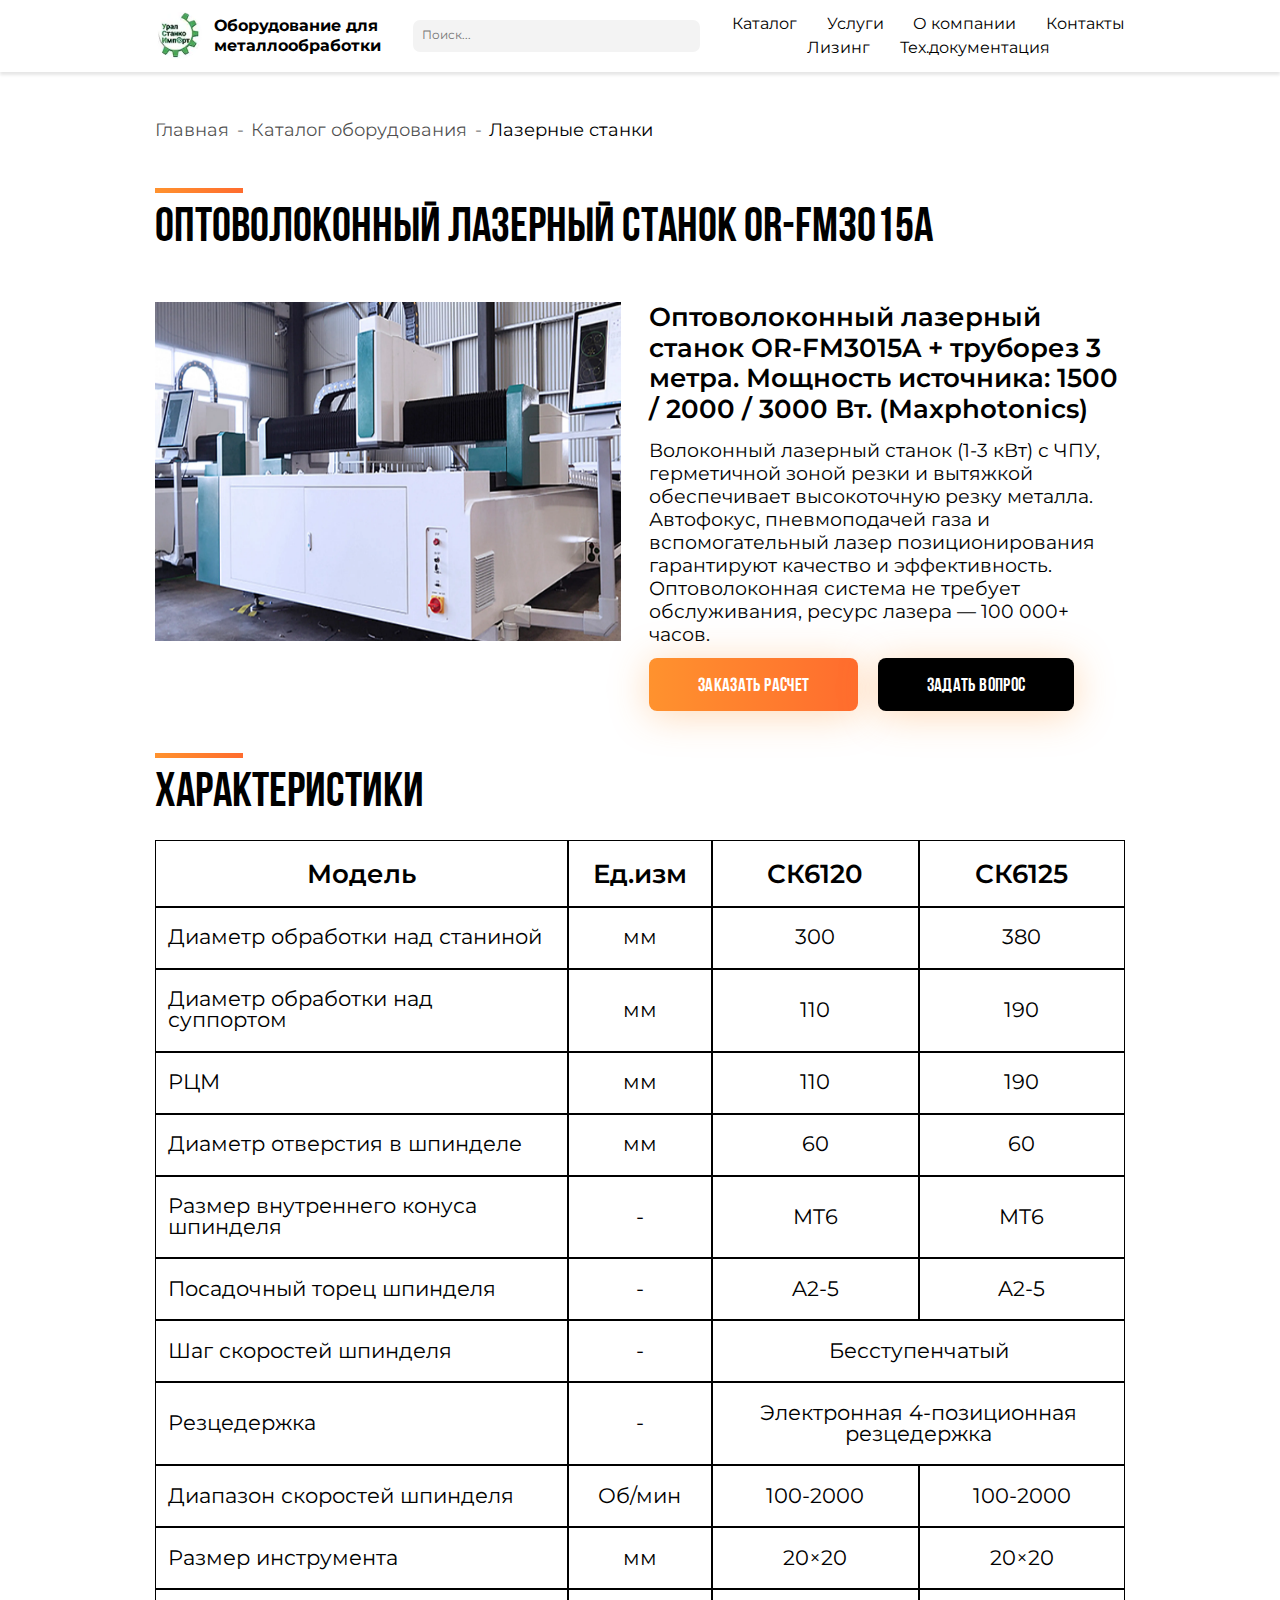
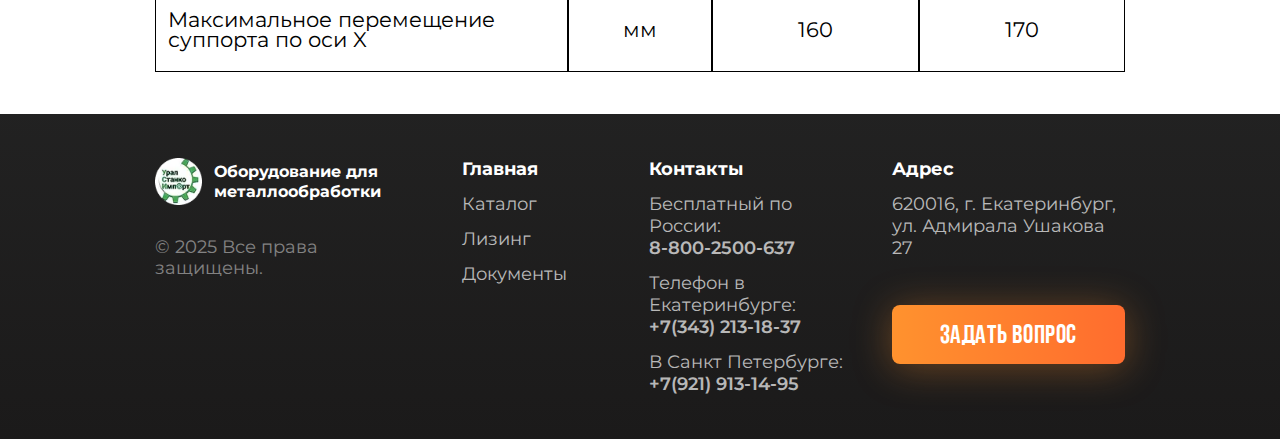
==== card.html @ 1c54c927 "Add files via upload" ====
<!DOCTYPE html>
<html lang="ru">

<head>
	<title>Карточка товара</title>
	<meta charset="UTF-8" />
	<meta name="format-detection" content="telephone=no" />
	<link rel="stylesheet" href="css/style.css?_v=20250308043005" />
	<!-- <meta name="robots" content="noindex, nofollow"> -->
	<meta name="viewport" content="width=device-width, initial-scale=1.0" />
</head>


<body class="body">
	<div class="wrapper">
		<header class="header">
			<div class="header__container">
				<div class="header__left">
					<a href="index.html" class="header__logo logo">
						<picture><source srcset="img/logo.webp" type="image/webp"><img src="img/logo.png" alt="" /></picture>
						<span>Оборудование для<br />
							металлообработки</span>
					</a>
				</div>
				<div class="header__search search">
					<input type="search" id="search" placeholder="Поиск..." name="#" />
				</div>
				<div class="header__menu menu">
					<button type="button" class="menu__icon icon-menu"></button>
					<nav class="menu__body">
						<ul class="menu__list">
							<li class="menu__item">
								<a href="#" class="menu__link">Каталог</a>
							</li>
							<li class="menu__item">
								<a href="#" class="menu__link">Услуги</a>
							</li>
							<li class="menu__item">
								<a href="#" class="menu__link">О компании</a>
							</li>
							<li class="menu__item">
								<a href="#" class="menu__link">Контакты</a>
							</li>
							<li class="menu__item">
								<a href="#" class="menu__link">Лизинг</a>
							</li>
							<li class="menu__item">
								<a href="doc.html" class="menu__link">Тех.документация</a>
							</li>
						</ul>
					</nav>
				</div>
			</div>
		</header>

		<main class="main">
			<ul class="breadcrumb breadcrumb__container">
				<li><a href="#" class="breadcrumb__link">Главная</a></li>
				<li><a href="#" class="breadcrumb__link">Каталог оборудования</a></li>
				<li><a href="#" class="breadcrumb__link">Лазерные станки</a></li>
			</ul>
			<section class="section-card">
				<div class="section-card__container">
					<div class="section-card__content">
						<h2 class="section-card__title title">
							Оптоволоконный лазерный станок OR-FM3015A
						</h2>
						<div class="section-card__subcontent subcontent">
							<div class="subcontent__left">
								<picture><source srcset="img/card.webp" type="image/webp"><img src="img/card.jpg" alt="" /></picture>
							</div>
							<div class="subcontent__right">
								<div class="subcontent__title">
									Оптоволоконный лазерный станок OR-FM3015A + труборез 3
									метра. Мощность источника: 1500 / 2000 / 3000 Вт.
									(Maxphotonics)
								</div>
								<p class="subcontent__p">
									Волоконный лазерный станок (1-3 кВт) с ЧПУ, герметичной
									зоной резки и вытяжкой обеспечивает высокоточную резку
									металла. Автофокус, пневмоподачей газа и вспомогательный
									лазер позиционирования гарантируют качество и эффективность.
									Оптоволоконная система не требует обслуживания, ресурс
									лазера — 100 000+ часов.
								</p>
								<div class="subcontent__buttons">
									<a href="#" class="subcontent__btn btn btn-hidden">Скачать характеристики</a>
									<a href="#" data-popup="#popup-service" class="subcontent__btn btn">Заказать расчет</a>
									<a href="#" data-popup="#popup-question" class="subcontent__btn btn btn-black">Задать вопрос</a>
								</div>
							</div>
						</div>
						<div class="section-card__chars">
							<h2 class="section-card__title title">Характеристики</h2>
							<div class="section-card__specs specs-grid">
								<div class="specs-header">Модель</div>
								<div class="specs-header">Ед.изм</div>
								<div class="specs-header">СК6120</div>
								<div class="specs-header">СК6125</div>

								<div class="specs-title">Диаметр обработки над станиной</div>
								<div>мм</div>
								<div>300</div>
								<div>380</div>

								<div class="specs-title">Диаметр обработки над суппортом</div>
								<div>мм</div>
								<div>110</div>
								<div>190</div>

								<div class="specs-title">РЦМ</div>
								<div>мм</div>
								<div>110</div>
								<div>190</div>

								<div class="specs-title">Диаметр отверстия в шпинделе</div>
								<div>мм</div>
								<div>60</div>
								<div>60</div>

								<div class="specs-title">
									Размер внутреннего конуса шпинделя
								</div>
								<div>-</div>
								<div>MT6</div>
								<div>MT6</div>

								<div class="specs-title">Посадочный торец шпинделя</div>
								<div>-</div>
								<div>A2-5</div>
								<div>A2-5</div>

								<div class="specs-title">Шаг скоростей шпинделя</div>
								<div>-</div>
								<div class="span-2">Бесступенчатый</div>

								<div class="specs-title">Резцедержка</div>
								<div>-</div>
								<div class="span-2">
									Электронная 4-позиционная резцедержка
								</div>

								<div class="specs-title">Диапазон скоростей шпинделя</div>
								<div>Об/мин</div>
								<div>100-2000</div>
								<div>100-2000</div>

								<div class="specs-title">Размер инструмента</div>
								<div>мм</div>
								<div>20×20</div>
								<div>20×20</div>

								<div class="specs-title">
									Максимальное перемещение суппорта по оси X
								</div>
								<div>мм</div>
								<div>160</div>
								<div>170</div>
							</div>
						</div>
					</div>
				</div>
			</section>
		</main>
		<footer class="footer">
			<div class="footer__container">
				<div class="footer__content">
					<ul class="footer__list">
						<li>
							<a href="index.html" class="footer__logo logo">
								<picture><source srcset="img/logo.webp" type="image/webp"><img src="img/logo.png" alt="" /></picture>
								<span>Оборудование для<br />
									металлообработки</span>
							</a>
						</li>
						<li><span class="footer__copy">© 2025 Все права защищены.</span></li>
					</ul>

					<ul class="footer__list">
						<li>
							<a href="#">Главная</a>
						</li>
						<li>
							<a href="#">Каталог</a>
						</li>
						<li>
							<a href="#">Лизинг</a>
						</li>
						<li>
							<a href="#">Документы</a>
						</li>
					</ul>
					<ul class="footer__list">
						<li>Контакты</li>
						<li>
							<span>Бесплатный по России:</span>
							<a class="footer__number" href="tel:88002500637">8-800-2500-637</a>
						</li>
						<li>
							<span>Телефон в Екатеринбурге:</span>
							<a class="footer__number" href="tel:+73432131837">+7(343) 213-18-37</a>
						</li>
						<li>
							<span>В Санкт Петербурге:</span>
							<a class="footer__number" href="tel:+79219131495">+7(921) 913-14-95</a>
						</li>
					</ul>
					<ul class="footer__list">
						<li>Адрес</li>
						<li>620016, г. Екатеринбург, ул. Адмирала Ушакова 27</li>
						<li>
							<div class="footer__button">
								<a href="#" class="footer__btn btn" data-popup="#popup-question">
									Задать вопрос
								</a>
							</div>
						</li>
					</ul>
				</div>
			</div>
		</footer>

	</div>
	<div id="popup-question" aria-hidden="true" class="popup">
		<div class="popup__wrapper">
			<div class="popup__content">
				<button data-close type="button" class="popup__close">
					<svg>
						<use href="img/icons/icons.svg#close"></use>
					</svg>
				</button>
				<div class="popup__form">
					<h2 class="popup__title title">Задать вопрос</h2>
					<form action="#" method="post">
						<div class="popup__inputs">
							<div class="popup__input popup__input-required">
								<label for="name"><span>Ваше имя</span></label>
								<input type="text" id="name" />
							</div>
							<div class="popup__input popup__input-required">
								<label for="tel"><span>Телефон</span></label>
								<input type="text" id="tel" />
							</div>
							<div class="popup__input popup__input-required">
								<label for="service"><span>Интересующая услуга</span></label>
								<select name="service" id="service">
									<option value="" disabled hidden selected></option>
									<option value="1">1</option>
									<option value="2">2</option>
									<option value="3">3</option>
								</select>
							</div>
							<div class="popup__input">
								<label for="info"><span>Дополнительная информация</span></label>
								<textarea name="info" id="info"></textarea>
							</div>
						</div>
						<div class="popup__subtext">
							При отправке формы вы даете согласие на обработку
							<a href="#">персональных данных.</a>
						</div>
						<button class="popup__button btn btn-form">Отправить!</button>
					</form>
				</div>
			</div>
		</div>
	</div>

	<div id="popup-service" aria-hidden="true" class="popup">
		<div class="popup__wrapper">
			<div class="popup__content">
				<button data-close type="button" class="popup__close">
					<svg>
						<use href="img/icons/icons.svg#close"></use>
					</svg>
				</button>
				<div class="popup__form">
					<h2 class="popup__title title">Заказать РАСЧЕТ</h2>
					<form action="#" method="post">
						<div class="popup__inputs">
							<div class="popup__input popup__input-required">
								<label for="name"><span>Ваше имя</span></label>
								<input type="text" id="name" />
							</div>
							<div class="popup__input popup__input-required">
								<label for="tel"><span>Телефон</span></label>
								<input type="text" id="tel" />
							</div>
							<div class="popup__input popup__input-required">
								<label for="service"><span>Желаемая услуга</span></label>
								<select name="service" id="service">
									<option value="" disabled hidden selected></option>
									<option value="1">1</option>
									<option value="2">2</option>
									<option value="3">3</option>
								</select>
							</div>
							<div class="popup__input">
								<label for="info"><span>Дополнительная информация</span></label>
								<textarea name="info" id="info"></textarea>
							</div>
						</div>
						<div class="popup__subtext">
							При отправке формы вы даете согласие на обработку
							<a href="#">персональных данных.</a>
						</div>
						<button class="popup__button btn btn-form">Отправить!</button>
					</form>
				</div>
			</div>
		</div>
	</div>
	<div id="service" aria-hidden="true" class="popup">
		<div class="popup__wrapper">
			<div class="popup__content">
				<button data-close type="button" class="popup__close">
					<svg>
						<use href="img/icons/icons.svg#close"></use>
					</svg>
				</button>
				<div class="popup__form">
					<h2 class="popup__title title">Заказать РАСЧЕТ</h2>
					<form action="#" method="post">
						<div class="popup__inputs">
							<div class="popup__input popup__input-required">
								<label for="name"><span>Ваше имя</span></label>
								<input type="text" id="name" />
							</div>
							<div class="popup__input popup__input-required">
								<label for="tel"><span>Телефон</span></label>
								<input type="text" id="tel" />
							</div>
							<div class="popup__input popup__input-required">
								<label for="service"><span>Желаемая услуга</span></label>
								<select name="service" id="service">
									<option value="" disabled hidden selected></option>
									<option value="1">1</option>
									<option value="2">2</option>
									<option value="3">3</option>
								</select>
							</div>
							<div class="popup__input">
								<label for="info"><span>Дополнительная информация</span></label>
								<textarea name="info" id="info"></textarea>
							</div>
						</div>
						<div class="popup__subtext">
							При отправке формы вы даете согласие на обработку
							<a href="#">персональных данных.</a>
						</div>
						<button class="popup__button btn btn-form">Отправить!</button>
					</form>
				</div>
			</div>
		</div>
	</div>

	<script src="js/app.js?_v=20250308043005"></script>

</body>

</html>
---- css/style.css ----
@import url(https://fonts.googleapis.com/css?family=Montserrat:regular,800&display=swap);

@charset "UTF-8";

@font-face {
  font-family: "Bebas Neue Cyrillic";
  font-display: swap;
  src: url("../fonts/Bebas Neue Cyrillic.woff2") format("woff2"), url("../fonts/Bebas Neue Cyrillic.woff") format("woff");
  font-weight: 400;
  font-style: normal;
}

@font-face {
  font-family: "Bebas Neue";
  font-display: swap;
  src: url("../fonts/BebasNeue-Regular.woff2") format("woff2"), url("../fonts/BebasNeue-Regular.woff") format("woff");
  font-weight: 400;
  font-style: normal;
}

*:focus-visible {
  outline: 1px solid rgba(144, 238, 144, 0.6);
  /* светло-зелёный с прозрачностью */
}

* {
  padding: 0px;
  margin: 0px;
  border: 0px;
}

*,
*:before,
*:after {
  -webkit-box-sizing: border-box;
          box-sizing: border-box;
}

html,
body {
  height: 100%;
  min-width: 300px;
}

body {
  color: #767676;
  line-height: 1;
  font-family: "Montserrat";
  font-size: 1rem;
  -ms-text-size-adjust: 100%;
  -moz-text-size-adjust: 100%;
  -webkit-text-size-adjust: 100%;
  -webkit-font-smoothing: antialiased;
  -moz-osx-font-smoothing: grayscale;
}

input,
button,
textarea {
  font-family: "Montserrat";
  font-size: inherit;
}

button {
  cursor: pointer;
  color: inherit;
  background-color: inherit;
}

a {
  color: inherit;
}

a:link,
a:visited {
  text-decoration: none;
}

a:hover {
  text-decoration: none;
}

ul li {
  list-style: none;
}

img {
  vertical-align: top;
}

h1,
h2,
h3,
h4,
h5,
h6 {
  font-weight: inherit;
  font-size: inherit;
}

body {
  height: 100%;
}

.lock body {
  overflow: hidden;
  -ms-touch-action: none;
  touch-action: none;
}

.wrapper {
  position: relative;
  display: -webkit-box;
  display: -ms-flexbox;
  display: flex;
  -webkit-box-orient: vertical;
  -webkit-box-direction: normal;
      -ms-flex-direction: column;
          flex-direction: column;
  overflow: hidden;
  min-height: 100%;
}

.wrapper > main {
  -webkit-box-flex: 1;
      -ms-flex: 1 1 auto;
          flex: 1 1 auto;
}

.wrapper > * {
  min-width: 0;
}

/*
(i) Стили будут применяться ко 
всем классам содержащим *__container
Например header__container, main__container и т.д.
Снипет (HTML): cnt
*/

[class*=__container] {
  margin: 0 auto;
  max-width: 96.25rem;
  -webkit-box-sizing: content-box;
          box-sizing: content-box;
}

.btn {
  display: -webkit-inline-box;
  display: -ms-inline-flexbox;
  display: inline-flex;
  -webkit-box-pack: center;
      -ms-flex-pack: center;
          justify-content: center;
  -webkit-box-align: center;
      -ms-flex-align: center;
          align-items: center;
  background: -webkit-gradient(linear, left top, right top, from(#ff922e), to(#ff6c2e));
  background: -o-linear-gradient(left, #ff922e 0%, #ff6c2e 100%);
  background: linear-gradient(90deg, #ff922e 0%, #ff6c2e 100%);
  -webkit-box-shadow: 0px 4px 37.8px rgba(255, 146, 46, 0.35);
          box-shadow: 0px 4px 37.8px rgba(255, 146, 46, 0.35);
  letter-spacing: 0.02em;
  font-family: "Bebas Neue Cyrillic";
  line-height: 1;
  color: #ffffff;
  -webkit-transition: all 0.3s ease 0s;
  -o-transition: all 0.3s ease 0s;
  transition: all 0.3s ease 0s;
}

@supports (font-size: clamp( 1rem , 0.8rem  +  1vw , 2rem )) {
  .btn {
    font-size: clamp( 1rem , 0.8rem  +  1vw , 2rem );
  }
}

@supports not (font-size: clamp( 1rem , 0.8rem  +  1vw , 2rem )) {
  .btn {
    font-size: calc(
			1rem + 1 * (100vw - 20rem) / 100
		);
  }
}

@supports (padding-top: clamp( 0.5rem , 0.3125rem  +  0.9375vw , 1.4375rem )) {
  .btn {
    padding-top: clamp( 0.5rem , 0.3125rem  +  0.9375vw , 1.4375rem );
  }
}

@supports not (padding-top: clamp( 0.5rem , 0.3125rem  +  0.9375vw , 1.4375rem )) {
  .btn {
    padding-top: calc(
			0.5rem + 0.9375 * (100vw - 20rem) / 100
		);
  }
}

@supports (padding-bottom: clamp( 0.5rem , 0.3125rem  +  0.9375vw , 1.4375rem )) {
  .btn {
    padding-bottom: clamp( 0.5rem , 0.3125rem  +  0.9375vw , 1.4375rem );
  }
}

@supports not (padding-bottom: clamp( 0.5rem , 0.3125rem  +  0.9375vw , 1.4375rem )) {
  .btn {
    padding-bottom: calc(
			0.5rem + 0.9375 * (100vw - 20rem) / 100
		);
  }
}

@supports (padding-left: clamp( 1.1875rem , 0.575rem  +  3.0625vw , 4.25rem )) {
  .btn {
    padding-left: clamp( 1.1875rem , 0.575rem  +  3.0625vw , 4.25rem );
  }
}

@supports not (padding-left: clamp( 1.1875rem , 0.575rem  +  3.0625vw , 4.25rem )) {
  .btn {
    padding-left: calc(
			1.1875rem + 3.0625 * (100vw - 20rem) / 100
		);
  }
}

@supports (padding-right: clamp( 1.1875rem , 0.575rem  +  3.0625vw , 4.25rem )) {
  .btn {
    padding-right: clamp( 1.1875rem , 0.575rem  +  3.0625vw , 4.25rem );
  }
}

@supports not (padding-right: clamp( 1.1875rem , 0.575rem  +  3.0625vw , 4.25rem )) {
  .btn {
    padding-right: calc(
			1.1875rem + 3.0625 * (100vw - 20rem) / 100
		);
  }
}

@supports (border-radius: clamp( 0.3125rem , 0.25rem  +  0.3125vw , 0.625rem )) {
  .btn {
    border-radius: clamp( 0.3125rem , 0.25rem  +  0.3125vw , 0.625rem );
  }
}

@supports not (border-radius: clamp( 0.3125rem , 0.25rem  +  0.3125vw , 0.625rem )) {
  .btn {
    border-radius: calc(
			0.3125rem + 0.3125 * (100vw - 20rem) / 100
		);
  }
}

.btn:hover {
  background: -webkit-gradient(linear, left top, left bottom, from(#ff922e), to(#ff6c2e));
  background: -o-linear-gradient(top, #ff922e 0%, #ff6c2e 100%);
  background: linear-gradient(180deg, #ff922e 0%, #ff6c2e 100%);
  -webkit-box-shadow: 0px 0px 15px rgba(255, 146, 46, 0.8);
          box-shadow: 0px 0px 15px rgba(255, 146, 46, 0.8);
  -webkit-transform: scale(1.05);
      -ms-transform: scale(1.05);
          transform: scale(1.05);
}

.title {
  font-family: "Bebas Neue Cyrillic";
  line-height: 1;
  color: #000000;
}

@supports (font-size: clamp( 1.5rem , 1rem  +  2.5vw , 4rem )) {
  .title {
    font-size: clamp( 1.5rem , 1rem  +  2.5vw , 4rem );
  }
}

@supports not (font-size: clamp( 1.5rem , 1rem  +  2.5vw , 4rem )) {
  .title {
    font-size: calc(
			1.5rem + 2.5 * (100vw - 20rem) / 100
		);
  }
}

.title::before {
  content: "";
  display: block;
  background: -webkit-gradient(linear, left top, right top, from(#ff922e), to(#ff6c2e));
  background: -o-linear-gradient(left, #ff922e 0%, #ff6c2e 100%);
  background: linear-gradient(90deg, #ff922e 0%, #ff6c2e 100%);
}

@supports (width: clamp( 1.6875rem , 0.425rem  +  6.3125vw , 8rem )) {
  .title::before {
    width: clamp( 1.6875rem , 0.425rem  +  6.3125vw , 8rem );
  }
}

@supports not (width: clamp( 1.6875rem , 0.425rem  +  6.3125vw , 8rem )) {
  .title::before {
    width: calc(
			1.6875rem + 6.3125 * (100vw - 20rem) / 100
		);
  }
}

@supports (height: clamp( 0.075rem , 0.0025rem  +  0.3625vw , 0.4375rem )) {
  .title::before {
    height: clamp( 0.075rem , 0.0025rem  +  0.3625vw , 0.4375rem );
  }
}

@supports not (height: clamp( 0.075rem , 0.0025rem  +  0.3625vw , 0.4375rem )) {
  .title::before {
    height: calc(
			0.075rem + 0.3625 * (100vw - 20rem) / 100
		);
  }
}

@supports (margin-bottom: clamp( 0.25rem , 0.175rem  +  0.375vw , 0.625rem )) {
  .title::before {
    margin-bottom: clamp( 0.25rem , 0.175rem  +  0.375vw , 0.625rem );
  }
}

@supports not (margin-bottom: clamp( 0.25rem , 0.175rem  +  0.375vw , 0.625rem )) {
  .title::before {
    margin-bottom: calc(
			0.25rem + 0.375 * (100vw - 20rem) / 100
		);
  }
}

.list {
  font-family: "Montserrat";
  font-weight: 600;
  line-height: 1.3;
  color: #000000;
}

@supports (font-size: clamp( 0.8125rem , 0.575rem  +  1.1875vw , 2rem )) {
  .list {
    font-size: clamp( 0.8125rem , 0.575rem  +  1.1875vw , 2rem );
  }
}

@supports not (font-size: clamp( 0.8125rem , 0.575rem  +  1.1875vw , 2rem )) {
  .list {
    font-size: calc(
			0.8125rem + 1.1875 * (100vw - 20rem) / 100
		);
  }
}

.list__title {
  display: -webkit-inline-box;
  display: -ms-inline-flexbox;
  display: inline-flex;
  cursor: pointer;
  min-width: 0;
  list-style: none;
}

@supports (gap: clamp( 0.25rem , 0.175rem  +  0.375vw , 0.625rem )) {
  .list__title {
    gap: clamp( 0.25rem , 0.175rem  +  0.375vw , 0.625rem );
  }
}

@supports not (gap: clamp( 0.25rem , 0.175rem  +  0.375vw , 0.625rem )) {
  .list__title {
    gap: calc(
			0.25rem + 0.375 * (100vw - 20rem) / 100
		);
  }
}

.list__title::marker {
  content: "";
}

.list__title::after {
  content: "";
  display: inline-block;
  background: -webkit-gradient(linear, left top, right top, from(#ff922e), to(#ff6c2e));
  background: -o-linear-gradient(left, #ff922e 0%, #ff6c2e 100%);
  background: linear-gradient(90deg, #ff922e 0%, #ff6c2e 100%);
  -webkit-clip-path: polygon(50% 0%, 100% 100%, 0% 100%);
          clip-path: polygon(50% 0%, 100% 100%, 0% 100%);
  -webkit-transition: -webkit-transform 0.2s ease;
  transition: -webkit-transform 0.2s ease;
  -o-transition: transform 0.2s ease;
  transition: transform 0.2s ease;
  transition: transform 0.2s ease, -webkit-transform 0.2s ease;
  -ms-flex-negative: 0;
      flex-shrink: 0;
  -webkit-transform: rotate(180deg);
      -ms-transform: rotate(180deg);
          transform: rotate(180deg);
}

@supports (width: clamp( 0.5rem , 0.375rem  +  0.625vw , 1.125rem )) {
  .list__title::after {
    width: clamp( 0.5rem , 0.375rem  +  0.625vw , 1.125rem );
  }
}

@supports not (width: clamp( 0.5rem , 0.375rem  +  0.625vw , 1.125rem )) {
  .list__title::after {
    width: calc(
			0.5rem + 0.625 * (100vw - 20rem) / 100
		);
  }
}

@supports (height: clamp( 0.5rem , 0.375rem  +  0.625vw , 1.125rem )) {
  .list__title::after {
    height: clamp( 0.5rem , 0.375rem  +  0.625vw , 1.125rem );
  }
}

@supports not (height: clamp( 0.5rem , 0.375rem  +  0.625vw , 1.125rem )) {
  .list__title::after {
    height: calc(
			0.5rem + 0.625 * (100vw - 20rem) / 100
		);
  }
}

@supports (margin-top: clamp( 0.3125rem , 0.2rem  +  0.5625vw , 0.875rem )) {
  .list__title::after {
    margin-top: clamp( 0.3125rem , 0.2rem  +  0.5625vw , 0.875rem );
  }
}

@supports not (margin-top: clamp( 0.3125rem , 0.2rem  +  0.5625vw , 0.875rem )) {
  .list__title::after {
    margin-top: calc(
			0.3125rem + 0.5625 * (100vw - 20rem) / 100
		);
  }
}

@supports (padding-top: clamp( 0.375rem , 0.275rem  +  0.5vw , 0.875rem )) {
  .list__ul {
    padding-top: clamp( 0.375rem , 0.275rem  +  0.5vw , 0.875rem );
  }
}

@supports not (padding-top: clamp( 0.375rem , 0.275rem  +  0.5vw , 0.875rem )) {
  .list__ul {
    padding-top: calc(
			0.375rem + 0.5 * (100vw - 20rem) / 100
		);
  }
}

.list__ul li {
  margin-bottom: 8px;
  color: #293133;
}

@supports (font-size: clamp( 0.6875rem , 0.475rem  +  1.0625vw , 1.75rem )) {
  .list__ul li {
    font-size: clamp( 0.6875rem , 0.475rem  +  1.0625vw , 1.75rem );
  }
}

@supports not (font-size: clamp( 0.6875rem , 0.475rem  +  1.0625vw , 1.75rem )) {
  .list__ul li {
    font-size: calc(
			0.6875rem + 1.0625 * (100vw - 20rem) / 100
		);
  }
}

.list__ul li:last-child {
  margin-bottom: 0;
}

.list__ul li a {
  text-decoration: underline;
  -webkit-text-decoration-color: transparent;
          text-decoration-color: transparent;
  -webkit-transition: all 0.3s ease 0s;
  -o-transition: all 0.3s ease 0s;
  transition: all 0.3s ease 0s;
}

.list__ul li a:hover {
  -webkit-text-decoration-color: #ff922e;
          text-decoration-color: #ff922e;
}

.spollers__item[open] .list__title::after {
  -webkit-transform: rotate(0deg);
      -ms-transform: rotate(0deg);
          transform: rotate(0deg);
}

.header {
  position: relative;
  width: 100%;
  top: 0;
  z-index: 50;
  -webkit-box-shadow: 0px 3px 3px 0px rgba(0, 0, 0, 0.1019607843);
          box-shadow: 0px 3px 3px 0px rgba(0, 0, 0, 0.1019607843);
}

@supports (padding-top: clamp( 0.5rem , 0.4125rem  +  0.4375vw , 0.9375rem )) {
  .header {
    padding-top: clamp( 0.5rem , 0.4125rem  +  0.4375vw , 0.9375rem );
  }
}

@supports not (padding-top: clamp( 0.5rem , 0.4125rem  +  0.4375vw , 0.9375rem )) {
  .header {
    padding-top: calc(
			0.5rem + 0.4375 * (100vw - 20rem) / 100
		);
  }
}

@supports (padding-bottom: clamp( 0.5rem , 0.4125rem  +  0.4375vw , 0.9375rem )) {
  .header {
    padding-bottom: clamp( 0.5rem , 0.4125rem  +  0.4375vw , 0.9375rem );
  }
}

@supports not (padding-bottom: clamp( 0.5rem , 0.4125rem  +  0.4375vw , 0.9375rem )) {
  .header {
    padding-bottom: calc(
			0.5rem + 0.4375 * (100vw - 20rem) / 100
		);
  }
}

.header__container {
  display: -webkit-box;
  display: -ms-flexbox;
  display: flex;
  -webkit-box-pack: justify;
      -ms-flex-pack: justify;
          justify-content: space-between;
  -webkit-box-align: center;
      -ms-flex-align: center;
          align-items: center;
  height: 100%;
  gap: 20px;
  position: relative;
  top: 0;
  left: 0;
}

@supports (gap: clamp( 1.25rem , 1rem  +  1.25vw , 2.5rem )) {
  .header__container {
    gap: clamp( 1.25rem , 1rem  +  1.25vw , 2.5rem );
  }
}

@supports not (gap: clamp( 1.25rem , 1rem  +  1.25vw , 2.5rem )) {
  .header__container {
    gap: calc(
			1.25rem + 1.25 * (100vw - 20rem) / 100
		);
  }
}

.header__left {
  z-index: 10;
}

.header__search {
  -webkit-box-flex: 1;
      -ms-flex: 1 1 auto;
          flex: 1 1 auto;
  z-index: 10;
}

.logo {
  position: relative;
  top: 0;
  left: 0;
  display: -webkit-box;
  display: -ms-flexbox;
  display: flex;
  -webkit-box-align: center;
      -ms-flex-align: center;
          align-items: center;
}

@supports (gap: clamp( 0.1875rem , 0.0125rem  +  0.875vw , 1.0625rem )) {
  .logo {
    gap: clamp( 0.1875rem , 0.0125rem  +  0.875vw , 1.0625rem );
  }
}

@supports not (gap: clamp( 0.1875rem , 0.0125rem  +  0.875vw , 1.0625rem )) {
  .logo {
    gap: calc(
			0.1875rem + 0.875 * (100vw - 20rem) / 100
		);
  }
}

@supports (width: clamp( 1.75rem , 1.35rem  +  2vw , 3.75rem )) {
  .logo img {
    width: clamp( 1.75rem , 1.35rem  +  2vw , 3.75rem );
  }
}

@supports not (width: clamp( 1.75rem , 1.35rem  +  2vw , 3.75rem )) {
  .logo img {
    width: calc(
			1.75rem + 2 * (100vw - 20rem) / 100
		);
  }
}

@supports (height: clamp( 1.75rem , 1.35rem  +  2vw , 3.75rem )) {
  .logo img {
    height: clamp( 1.75rem , 1.35rem  +  2vw , 3.75rem );
  }
}

@supports not (height: clamp( 1.75rem , 1.35rem  +  2vw , 3.75rem )) {
  .logo img {
    height: calc(
			1.75rem + 2 * (100vw - 20rem) / 100
		);
  }
}

.logo span {
  font-family: "Montserrat";
  font-weight: 700;
  line-height: 1.2;
  color: #000000;
}

@supports (font-size: clamp( 0.6875rem , 0.575rem  +  0.5625vw , 1.25rem )) {
  .logo span {
    font-size: clamp( 0.6875rem , 0.575rem  +  0.5625vw , 1.25rem );
  }
}

@supports not (font-size: clamp( 0.6875rem , 0.575rem  +  0.5625vw , 1.25rem )) {
  .logo span {
    font-size: calc(
			0.6875rem + 0.5625 * (100vw - 20rem) / 100
		);
  }
}

.header__links {
  margin-top: 6px;
}

.header__links li {
  display: -webkit-inline-box;
  display: -ms-inline-flexbox;
  display: inline-flex;
  gap: 10px;
}

.header__links-menu {
  display: none !important;
}

.menu__list {
  display: -webkit-box;
  display: -ms-flexbox;
  display: flex;
}

@supports ((-moz-column-gap: clamp( 0.875rem , 0.55rem  +  1.625vw , 2.5rem )) or (column-gap: clamp( 0.875rem , 0.55rem  +  1.625vw , 2.5rem ))) {
  .menu__list {
    -webkit-column-gap: clamp( 0.875rem , 0.55rem  +  1.625vw , 2.5rem );
       -moz-column-gap: clamp( 0.875rem , 0.55rem  +  1.625vw , 2.5rem );
            column-gap: clamp( 0.875rem , 0.55rem  +  1.625vw , 2.5rem );
  }
}

@supports not ((-moz-column-gap: clamp( 0.875rem , 0.55rem  +  1.625vw , 2.5rem )) or (column-gap: clamp( 0.875rem , 0.55rem  +  1.625vw , 2.5rem ))) {
  .menu__list {
    -webkit-column-gap: calc(
			0.875rem + 1.625 * (100vw - 20rem) / 100
		);
       -moz-column-gap: calc(
			0.875rem + 1.625 * (100vw - 20rem) / 100
		);
            column-gap: calc(
			0.875rem + 1.625 * (100vw - 20rem) / 100
		);
  }
}

.menu__link {
  font-family: "Montserrat";
  font-weight: 400;
  font-size: 16px;
  line-height: 20px;
  color: #000000;
  border-bottom: 1px solid transparent;
  -webkit-transition: all 0.3s ease 0s;
  -o-transition: all 0.3s ease 0s;
  transition: all 0.3s ease 0s;
  font-size: 1rem;
  text-wrap: nowrap;
}

.menu__link:hover {
  border-bottom: 1px solid #000000;
}

.links {
  display: -webkit-box;
  display: -ms-flexbox;
  display: flex;
  -webkit-box-orient: vertical;
  -webkit-box-direction: normal;
      -ms-flex-direction: column;
          flex-direction: column;
  gap: 10px;
}

.links__link {
  display: -webkit-box;
  display: -ms-flexbox;
  display: flex;
  -webkit-box-align: center;
      -ms-flex-align: center;
          align-items: center;
  gap: 8px;
  color: #000;
  font-size: 18px;
  padding-bottom: 6px;
  border-bottom: 1px solid transparent;
  -webkit-transition: all 0.3s ease 0s;
  -o-transition: all 0.3s ease 0s;
  transition: all 0.3s ease 0s;
}

.links__link:hover {
  border-bottom: 1px solid #20ae3e;
}

.links__link svg {
  width: 18px;
  height: 18px;
}

.links__link-email {
  color: #808080;
}

.links__link-email svg {
  fill: #20ae3e;
}

.links__link-tg svg {
  width: 20px;
  height: 20px;
}

.icon-menu {
  display: none;
}

.menu-open .menu__body {
  right: 0;
}

.search input {
  width: 100%;
  padding: 12px 10px;
  background: #f3f3f3;
  border-radius: 7px;
  font-family: "Montserrat";
  font-weight: 400;
  line-height: 1.2;
  color: #393939;
}

@supports (padding-top: clamp( 0.25rem , 0.15rem  +  0.5vw , 0.75rem )) {
  .search input {
    padding-top: clamp( 0.25rem , 0.15rem  +  0.5vw , 0.75rem );
  }
}

@supports not (padding-top: clamp( 0.25rem , 0.15rem  +  0.5vw , 0.75rem )) {
  .search input {
    padding-top: calc(
			0.25rem + 0.5 * (100vw - 20rem) / 100
		);
  }
}

@supports (padding-bottom: clamp( 0.25rem , 0.15rem  +  0.5vw , 0.75rem )) {
  .search input {
    padding-bottom: clamp( 0.25rem , 0.15rem  +  0.5vw , 0.75rem );
  }
}

@supports not (padding-bottom: clamp( 0.25rem , 0.15rem  +  0.5vw , 0.75rem )) {
  .search input {
    padding-bottom: calc(
			0.25rem + 0.5 * (100vw - 20rem) / 100
		);
  }
}

@supports (padding-left: clamp( 0.5rem , 0.475rem  +  0.125vw , 0.625rem )) {
  .search input {
    padding-left: clamp( 0.5rem , 0.475rem  +  0.125vw , 0.625rem );
  }
}

@supports not (padding-left: clamp( 0.5rem , 0.475rem  +  0.125vw , 0.625rem )) {
  .search input {
    padding-left: calc(
			0.5rem + 0.125 * (100vw - 20rem) / 100
		);
  }
}

@supports (padding-right: clamp( 0.5rem , 0.475rem  +  0.125vw , 0.625rem )) {
  .search input {
    padding-right: clamp( 0.5rem , 0.475rem  +  0.125vw , 0.625rem );
  }
}

@supports not (padding-right: clamp( 0.5rem , 0.475rem  +  0.125vw , 0.625rem )) {
  .search input {
    padding-right: calc(
			0.5rem + 0.125 * (100vw - 20rem) / 100
		);
  }
}

@supports (font-size: clamp( 0.4375rem , 0.325rem  +  0.5625vw , 1rem )) {
  .search input {
    font-size: clamp( 0.4375rem , 0.325rem  +  0.5625vw , 1rem );
  }
}

@supports not (font-size: clamp( 0.4375rem , 0.325rem  +  0.5625vw , 1rem )) {
  .search input {
    font-size: calc(
			0.4375rem + 0.5625 * (100vw - 20rem) / 100
		);
  }
}

.section-main {
  position: relative;
}

.section-main__bg {
  z-index: -1;
  position: absolute;
  top: 0;
  left: 0;
  width: 100%;
  height: 100%;
  -o-object-fit: cover;
     object-fit: cover;
}

@supports (padding-top: clamp( 1.875rem , 0.05rem  +  9.125vw , 11rem )) {
  .section-main__container {
    padding-top: clamp( 1.875rem , 0.05rem  +  9.125vw , 11rem );
  }
}

@supports not (padding-top: clamp( 1.875rem , 0.05rem  +  9.125vw , 11rem )) {
  .section-main__container {
    padding-top: calc(
			1.875rem + 9.125 * (100vw - 20rem) / 100
		);
  }
}

@supports (padding-bottom: clamp( 1.375rem , -0.35rem  +  8.625vw , 10rem )) {
  .section-main__container {
    padding-bottom: clamp( 1.375rem , -0.35rem  +  8.625vw , 10rem );
  }
}

@supports not (padding-bottom: clamp( 1.375rem , -0.35rem  +  8.625vw , 10rem )) {
  .section-main__container {
    padding-bottom: calc(
			1.375rem + 8.625 * (100vw - 20rem) / 100
		);
  }
}

.section-main__content {
  text-align: center;
  display: -webkit-box;
  display: -ms-flexbox;
  display: flex;
  -webkit-box-orient: vertical;
  -webkit-box-direction: normal;
      -ms-flex-direction: column;
          flex-direction: column;
  -webkit-box-align: center;
      -ms-flex-align: center;
          align-items: center;
}

.section-main__title {
  font-family: "Bebas Neue Cyrillic";
  font-weight: 400;
  font-size: 96px;
  line-height: 1;
  letter-spacing: 0.02em;
  color: #FFFFFF;
}

@supports (font-size: clamp( 1rem , 0.0000000625rem  +  5vw , 6rem )) {
  .section-main__title {
    font-size: clamp( 1rem , 0.0000000625rem  +  5vw , 6rem );
  }
}

@supports not (font-size: clamp( 1rem , 0.0000000625rem  +  5vw , 6rem )) {
  .section-main__title {
    font-size: calc(
			1rem + 5 * (100vw - 20rem) / 100
		);
  }
}

@supports (max-width: clamp( 17.5rem , 8.6rem  +  44.5vw , 62rem )) {
  .section-main__title {
    max-width: clamp( 17.5rem , 8.6rem  +  44.5vw , 62rem );
  }
}

@supports not (max-width: clamp( 17.5rem , 8.6rem  +  44.5vw , 62rem )) {
  .section-main__title {
    max-width: calc(
			17.5rem + 44.5 * (100vw - 20rem) / 100
		);
  }
}

.section-main__subtitle {
  font-family: "Montserrat";
  font-weight: 600;
  line-height: 1.2;
  color: #FFFFFF;
}

@supports (font-size: clamp( 0.8125rem , 0.575rem  +  1.1875vw , 2rem )) {
  .section-main__subtitle {
    font-size: clamp( 0.8125rem , 0.575rem  +  1.1875vw , 2rem );
  }
}

@supports not (font-size: clamp( 0.8125rem , 0.575rem  +  1.1875vw , 2rem )) {
  .section-main__subtitle {
    font-size: calc(
			0.8125rem + 1.1875 * (100vw - 20rem) / 100
		);
  }
}

@supports (margin-top: clamp( 0.9375rem , 0.6625rem  +  1.375vw , 2.3125rem )) {
  .section-main__subtitle {
    margin-top: clamp( 0.9375rem , 0.6625rem  +  1.375vw , 2.3125rem );
  }
}

@supports not (margin-top: clamp( 0.9375rem , 0.6625rem  +  1.375vw , 2.3125rem )) {
  .section-main__subtitle {
    margin-top: calc(
			0.9375rem + 1.375 * (100vw - 20rem) / 100
		);
  }
}

@supports (margin-bottom: clamp( 0.9375rem , 0.25rem  +  3.4375vw , 4.375rem )) {
  .section-main__subtitle {
    margin-bottom: clamp( 0.9375rem , 0.25rem  +  3.4375vw , 4.375rem );
  }
}

@supports not (margin-bottom: clamp( 0.9375rem , 0.25rem  +  3.4375vw , 4.375rem )) {
  .section-main__subtitle {
    margin-bottom: calc(
			0.9375rem + 3.4375 * (100vw - 20rem) / 100
		);
  }
}

@supports (max-width: clamp( 15.625rem , 10.5rem  +  25.625vw , 41.25rem )) {
  .section-main__subtitle {
    max-width: clamp( 15.625rem , 10.5rem  +  25.625vw , 41.25rem );
  }
}

@supports not (max-width: clamp( 15.625rem , 10.5rem  +  25.625vw , 41.25rem )) {
  .section-main__subtitle {
    max-width: calc(
			15.625rem + 25.625 * (100vw - 20rem) / 100
		);
  }
}

@supports (padding-top: clamp( 1.125rem , 0.675rem  +  2.25vw , 3.375rem )) {
  .section-catalog__container {
    padding-top: clamp( 1.125rem , 0.675rem  +  2.25vw , 3.375rem );
  }
}

@supports not (padding-top: clamp( 1.125rem , 0.675rem  +  2.25vw , 3.375rem )) {
  .section-catalog__container {
    padding-top: calc(
			1.125rem + 2.25 * (100vw - 20rem) / 100
		);
  }
}

@supports (padding-bottom: clamp( 1.125rem , 0.675rem  +  2.25vw , 3.375rem )) {
  .section-catalog__container {
    padding-bottom: clamp( 1.125rem , 0.675rem  +  2.25vw , 3.375rem );
  }
}

@supports not (padding-bottom: clamp( 1.125rem , 0.675rem  +  2.25vw , 3.375rem )) {
  .section-catalog__container {
    padding-bottom: calc(
			1.125rem + 2.25 * (100vw - 20rem) / 100
		);
  }
}

@supports (font-size: clamp( 1.5rem , 0.775rem  +  3.625vw , 5.125rem )) {
  .section-catalog__title {
    font-size: clamp( 1.5rem , 0.775rem  +  3.625vw , 5.125rem );
  }
}

@supports not (font-size: clamp( 1.5rem , 0.775rem  +  3.625vw , 5.125rem )) {
  .section-catalog__title {
    font-size: calc(
			1.5rem + 3.625 * (100vw - 20rem) / 100
		);
  }
}

.section-catalog__lists {
  display: -ms-grid;
  display: grid;
  -ms-grid-columns: (1fr)[2];
  grid-template-columns: repeat(2, 1fr);
  gap: 20px;
}

@supports (margin-top: clamp( 0.75rem , 0.2375rem  +  2.5625vw , 3.3125rem )) {
  .section-catalog__lists {
    margin-top: clamp( 0.75rem , 0.2375rem  +  2.5625vw , 3.3125rem );
  }
}

@supports not (margin-top: clamp( 0.75rem , 0.2375rem  +  2.5625vw , 3.3125rem )) {
  .section-catalog__lists {
    margin-top: calc(
			0.75rem + 2.5625 * (100vw - 20rem) / 100
		);
  }
}

.section-what {
  position: relative;
}

.section-what__bg {
  z-index: -1;
  position: absolute;
  top: 0;
  left: 0;
  width: 100%;
  height: 100%;
  -o-object-fit: cover;
     object-fit: cover;
}

@supports (padding-top: clamp( 0.75rem , -0.2375rem  +  4.9375vw , 5.6875rem )) {
  .section-what__container {
    padding-top: clamp( 0.75rem , -0.2375rem  +  4.9375vw , 5.6875rem );
  }
}

@supports not (padding-top: clamp( 0.75rem , -0.2375rem  +  4.9375vw , 5.6875rem )) {
  .section-what__container {
    padding-top: calc(
			0.75rem + 4.9375 * (100vw - 20rem) / 100
		);
  }
}

@supports (padding-bottom: clamp( 1.875rem , 0.425rem  +  7.25vw , 9.125rem )) {
  .section-what__container {
    padding-bottom: clamp( 1.875rem , 0.425rem  +  7.25vw , 9.125rem );
  }
}

@supports not (padding-bottom: clamp( 1.875rem , 0.425rem  +  7.25vw , 9.125rem )) {
  .section-what__container {
    padding-bottom: calc(
			1.875rem + 7.25 * (100vw - 20rem) / 100
		);
  }
}

@supports (max-width: clamp( 13.125rem , 8.75rem  +  21.875vw , 35rem )) {
  .section-what__title {
    max-width: clamp( 13.125rem , 8.75rem  +  21.875vw , 35rem );
  }
}

@supports not (max-width: clamp( 13.125rem , 8.75rem  +  21.875vw , 35rem )) {
  .section-what__title {
    max-width: calc(
			13.125rem + 21.875 * (100vw - 20rem) / 100
		);
  }
}

@supports (margin-top: clamp( 0.8125rem , -0.275rem  +  5.4375vw , 6.25rem )) {
  .section-what__ul {
    margin-top: clamp( 0.8125rem , -0.275rem  +  5.4375vw , 6.25rem );
  }
}

@supports not (margin-top: clamp( 0.8125rem , -0.275rem  +  5.4375vw , 6.25rem )) {
  .section-what__ul {
    margin-top: calc(
			0.8125rem + 5.4375 * (100vw - 20rem) / 100
		);
  }
}

.title-white {
  color: #fff;
}

.list-white {
  display: -ms-grid;
  display: grid;
  -ms-grid-columns: (1fr)[2];
  grid-template-columns: repeat(2, 1fr);
  -webkit-column-gap: 6px;
     -moz-column-gap: 6px;
          column-gap: 6px;
}

@supports (row-gap: clamp( 1.125rem , 0.35rem  +  3.875vw , 5rem )) {
  .list-white {
    row-gap: clamp( 1.125rem , 0.35rem  +  3.875vw , 5rem );
  }
}

@supports not (row-gap: clamp( 1.125rem , 0.35rem  +  3.875vw , 5rem )) {
  .list-white {
    row-gap: calc(
			1.125rem + 3.875 * (100vw - 20rem) / 100
		);
  }
}

.list-white li {
  display: -webkit-box;
  display: -ms-flexbox;
  display: flex;
}

@supports (gap: clamp( 0.3125rem , 0.125rem  +  0.9375vw , 1.25rem )) {
  .list-white li {
    gap: clamp( 0.3125rem , 0.125rem  +  0.9375vw , 1.25rem );
  }
}

@supports not (gap: clamp( 0.3125rem , 0.125rem  +  0.9375vw , 1.25rem )) {
  .list-white li {
    gap: calc(
			0.3125rem + 0.9375 * (100vw - 20rem) / 100
		);
  }
}

.list-white li svg {
  fill: #fff;
  -webkit-box-flex: 0;
      -ms-flex: 0 0 auto;
          flex: 0 0 auto;
}

@supports (width: clamp( 1.75rem , 1.1625rem  +  2.9375vw , 4.6875rem )) {
  .list-white li svg {
    width: clamp( 1.75rem , 1.1625rem  +  2.9375vw , 4.6875rem );
  }
}

@supports not (width: clamp( 1.75rem , 1.1625rem  +  2.9375vw , 4.6875rem )) {
  .list-white li svg {
    width: calc(
			1.75rem + 2.9375 * (100vw - 20rem) / 100
		);
  }
}

@supports (height: clamp( 1.75rem , 1.1625rem  +  2.9375vw , 4.6875rem )) {
  .list-white li svg {
    height: clamp( 1.75rem , 1.1625rem  +  2.9375vw , 4.6875rem );
  }
}

@supports not (height: clamp( 1.75rem , 1.1625rem  +  2.9375vw , 4.6875rem )) {
  .list-white li svg {
    height: calc(
			1.75rem + 2.9375 * (100vw - 20rem) / 100
		);
  }
}

.list-white__text {
  font-family: "Montserrat";
  line-height: 1.2;
  color: #ffffff;
}

.list-white__title {
  font-weight: 600;
}

@supports (font-size: clamp( 0.8125rem , 0.6125rem  +  1vw , 1.8125rem )) {
  .list-white__title {
    font-size: clamp( 0.8125rem , 0.6125rem  +  1vw , 1.8125rem );
  }
}

@supports not (font-size: clamp( 0.8125rem , 0.6125rem  +  1vw , 1.8125rem )) {
  .list-white__title {
    font-size: calc(
			0.8125rem + 1 * (100vw - 20rem) / 100
		);
  }
}

.list-white__subtitle {
  margin-top: 6px;
}

@supports (font-size: clamp( 0.6875rem , 0.525rem  +  0.8125vw , 1.5rem )) {
  .list-white__subtitle {
    font-size: clamp( 0.6875rem , 0.525rem  +  0.8125vw , 1.5rem );
  }
}

@supports not (font-size: clamp( 0.6875rem , 0.525rem  +  0.8125vw , 1.5rem )) {
  .list-white__subtitle {
    font-size: calc(
			0.6875rem + 0.8125 * (100vw - 20rem) / 100
		);
  }
}

.section-text-gray {
  background: #f0f6f6;
}

@supports (padding-top: clamp( 1.25rem , 0.6875rem  +  2.8125vw , 4.0625rem )) {
  .section-text__container {
    padding-top: clamp( 1.25rem , 0.6875rem  +  2.8125vw , 4.0625rem );
  }
}

@supports not (padding-top: clamp( 1.25rem , 0.6875rem  +  2.8125vw , 4.0625rem )) {
  .section-text__container {
    padding-top: calc(
			1.25rem + 2.8125 * (100vw - 20rem) / 100
		);
  }
}

@supports (padding-bottom: clamp( 0.625rem , 0.3125rem  +  1.5625vw , 2.1875rem )) {
  .section-text__container {
    padding-bottom: clamp( 0.625rem , 0.3125rem  +  1.5625vw , 2.1875rem );
  }
}

@supports not (padding-bottom: clamp( 0.625rem , 0.3125rem  +  1.5625vw , 2.1875rem )) {
  .section-text__container {
    padding-bottom: calc(
			0.625rem + 1.5625 * (100vw - 20rem) / 100
		);
  }
}

.section-text__text {
  font-family: "Montserrat";
  font-weight: 400;
  line-height: 1.2;
  color: #000000;
  display: -webkit-box;
  display: -ms-flexbox;
  display: flex;
  -webkit-box-orient: vertical;
  -webkit-box-direction: normal;
      -ms-flex-direction: column;
          flex-direction: column;
}

@supports (gap: clamp( 0.4375rem , 0.1rem  +  1.6875vw , 2.125rem )) {
  .section-text__text {
    gap: clamp( 0.4375rem , 0.1rem  +  1.6875vw , 2.125rem );
  }
}

@supports not (gap: clamp( 0.4375rem , 0.1rem  +  1.6875vw , 2.125rem )) {
  .section-text__text {
    gap: calc(
			0.4375rem + 1.6875 * (100vw - 20rem) / 100
		);
  }
}

@supports (font-size: clamp( 0.6875rem , 0.525rem  +  0.8125vw , 1.5rem )) {
  .section-text__text {
    font-size: clamp( 0.6875rem , 0.525rem  +  0.8125vw , 1.5rem );
  }
}

@supports not (font-size: clamp( 0.6875rem , 0.525rem  +  0.8125vw , 1.5rem )) {
  .section-text__text {
    font-size: calc(
			0.6875rem + 0.8125 * (100vw - 20rem) / 100
		);
  }
}

@supports (margin-top: clamp( 1rem , 0.575rem  +  2.125vw , 3.125rem )) {
  .section-text__text {
    margin-top: clamp( 1rem , 0.575rem  +  2.125vw , 3.125rem );
  }
}

@supports not (margin-top: clamp( 1rem , 0.575rem  +  2.125vw , 3.125rem )) {
  .section-text__text {
    margin-top: calc(
			1rem + 2.125 * (100vw - 20rem) / 100
		);
  }
}

.section-text__img {
  display: -webkit-box;
  display: -ms-flexbox;
  display: flex;
  position: relative;
  width: 100%;
}

@supports (height: clamp( 7.5rem , 1.75rem  +  28.75vw , 36.25rem )) {
  .section-text__img {
    height: clamp( 7.5rem , 1.75rem  +  28.75vw , 36.25rem );
  }
}

@supports not (height: clamp( 7.5rem , 1.75rem  +  28.75vw , 36.25rem )) {
  .section-text__img {
    height: calc(
			7.5rem + 28.75 * (100vw - 20rem) / 100
		);
  }
}

.section-text__img img {
  position: absolute;
  top: 0;
  left: 0;
  height: 100%;
  width: 100%;
  -o-object-fit: cover;
     object-fit: cover;
}

.section-text__items {
  display: -webkit-box;
  display: -ms-flexbox;
  display: flex;
}

@supports (gap: clamp( 0.5rem , 0.225rem  +  1.375vw , 1.875rem )) {
  .section-text__items {
    gap: clamp( 0.5rem , 0.225rem  +  1.375vw , 1.875rem );
  }
}

@supports not (gap: clamp( 0.5rem , 0.225rem  +  1.375vw , 1.875rem )) {
  .section-text__items {
    gap: calc(
			0.5rem + 1.375 * (100vw - 20rem) / 100
		);
  }
}

.section-text__item {
  position: relative;
  width: 100%;
}

@supports (height: clamp( 2.25rem , 1.425rem  +  4.125vw , 6.375rem )) {
  .section-text__item {
    height: clamp( 2.25rem , 1.425rem  +  4.125vw , 6.375rem );
  }
}

@supports not (height: clamp( 2.25rem , 1.425rem  +  4.125vw , 6.375rem )) {
  .section-text__item {
    height: calc(
			2.25rem + 4.125 * (100vw - 20rem) / 100
		);
  }
}

.section-text__item img {
  position: absolute;
  top: 0;
  left: 0;
  width: 100%;
  height: 100%;
  -o-object-fit: cover;
     object-fit: cover;
}

.breadcrumb {
  display: -webkit-box;
  display: -ms-flexbox;
  display: flex;
  -webkit-box-align: center;
      -ms-flex-align: center;
          align-items: center;
}

@supports (margin-top: clamp( 0.625rem , -0.15rem  +  3.875vw , 4.5rem )) {
  .breadcrumb {
    margin-top: clamp( 0.625rem , -0.15rem  +  3.875vw , 4.5rem );
  }
}

@supports not (margin-top: clamp( 0.625rem , -0.15rem  +  3.875vw , 4.5rem )) {
  .breadcrumb {
    margin-top: calc(
			0.625rem + 3.875 * (100vw - 20rem) / 100
		);
  }
}

@supports (margin-bottom: clamp( 0.625rem , -0.15rem  +  3.875vw , 4.5rem )) {
  .breadcrumb {
    margin-bottom: clamp( 0.625rem , -0.15rem  +  3.875vw , 4.5rem );
  }
}

@supports not (margin-bottom: clamp( 0.625rem , -0.15rem  +  3.875vw , 4.5rem )) {
  .breadcrumb {
    margin-bottom: calc(
			0.625rem + 3.875 * (100vw - 20rem) / 100
		);
  }
}

.breadcrumb li::after {
  content: "-";
}

@supports (font-size: clamp( 0.625rem , 0.45rem  +  0.875vw , 1.5rem )) {
  .breadcrumb li::after {
    font-size: clamp( 0.625rem , 0.45rem  +  0.875vw , 1.5rem );
  }
}

@supports not (font-size: clamp( 0.625rem , 0.45rem  +  0.875vw , 1.5rem )) {
  .breadcrumb li::after {
    font-size: calc(
			0.625rem + 0.875 * (100vw - 20rem) / 100
		);
  }
}

@supports (margin-left: clamp( 0.25rem , 0.175rem  +  0.375vw , 0.625rem )) {
  .breadcrumb li::after {
    margin-left: clamp( 0.25rem , 0.175rem  +  0.375vw , 0.625rem );
  }
}

@supports not (margin-left: clamp( 0.25rem , 0.175rem  +  0.375vw , 0.625rem )) {
  .breadcrumb li::after {
    margin-left: calc(
			0.25rem + 0.375 * (100vw - 20rem) / 100
		);
  }
}

@supports (margin-right: clamp( 0.25rem , 0.175rem  +  0.375vw , 0.625rem )) {
  .breadcrumb li::after {
    margin-right: clamp( 0.25rem , 0.175rem  +  0.375vw , 0.625rem );
  }
}

@supports not (margin-right: clamp( 0.25rem , 0.175rem  +  0.375vw , 0.625rem )) {
  .breadcrumb li::after {
    margin-right: calc(
			0.25rem + 0.375 * (100vw - 20rem) / 100
		);
  }
}

.breadcrumb li:last-child a {
  color: rgb(0, 0, 0);
}

.breadcrumb li:last-child::after {
  content: "";
}

.breadcrumb li a {
  text-decoration: underline;
  -webkit-text-decoration-color: transparent;
          text-decoration-color: transparent;
}

.breadcrumb li a:hover {
  -webkit-text-decoration-color: rgba(0, 0, 0, 0.7);
          text-decoration-color: rgba(0, 0, 0, 0.7);
}

.breadcrumb__link {
  font-family: "Montserrat";
  font-style: normal;
  font-weight: 400;
  line-height: 1.2;
  color: rgba(0, 0, 0, 0.7);
  -webkit-transition: all 0.3s ease 0s;
  -o-transition: all 0.3s ease 0s;
  transition: all 0.3s ease 0s;
}

@supports (font-size: clamp( 0.625rem , 0.45rem  +  0.875vw , 1.5rem )) {
  .breadcrumb__link {
    font-size: clamp( 0.625rem , 0.45rem  +  0.875vw , 1.5rem );
  }
}

@supports not (font-size: clamp( 0.625rem , 0.45rem  +  0.875vw , 1.5rem )) {
  .breadcrumb__link {
    font-size: calc(
			0.625rem + 0.875 * (100vw - 20rem) / 100
		);
  }
}

@supports (padding-bottom: clamp( 1rem , -0.3rem  +  6.5vw , 7.5rem )) {
  .section-requisit {
    padding-bottom: clamp( 1rem , -0.3rem  +  6.5vw , 7.5rem );
  }
}

@supports not (padding-bottom: clamp( 1rem , -0.3rem  +  6.5vw , 7.5rem )) {
  .section-requisit {
    padding-bottom: calc(
			1rem + 6.5 * (100vw - 20rem) / 100
		);
  }
}

.section-requisit__subtitle {
  font-family: "Montserrat";
  font-style: normal;
  font-weight: 700;
  line-height: 1.2;
  color: rgba(0, 0, 0, 0.8);
}

@supports (margin-top: clamp( 0.375rem , 0.0000000625rem  +  1.875vw , 2.25rem )) {
  .section-requisit__subtitle {
    margin-top: clamp( 0.375rem , 0.0000000625rem  +  1.875vw , 2.25rem );
  }
}

@supports not (margin-top: clamp( 0.375rem , 0.0000000625rem  +  1.875vw , 2.25rem )) {
  .section-requisit__subtitle {
    margin-top: calc(
			0.375rem + 1.875 * (100vw - 20rem) / 100
		);
  }
}

@supports (margin-bottom: clamp( 1rem , 0.4rem  +  3vw , 4rem )) {
  .section-requisit__subtitle {
    margin-bottom: clamp( 1rem , 0.4rem  +  3vw , 4rem );
  }
}

@supports not (margin-bottom: clamp( 1rem , 0.4rem  +  3vw , 4rem )) {
  .section-requisit__subtitle {
    margin-bottom: calc(
			1rem + 3 * (100vw - 20rem) / 100
		);
  }
}

@supports (font-size: clamp( 0.625rem , 0.35rem  +  1.375vw , 2rem )) {
  .section-requisit__subtitle {
    font-size: clamp( 0.625rem , 0.35rem  +  1.375vw , 2rem );
  }
}

@supports not (font-size: clamp( 0.625rem , 0.35rem  +  1.375vw , 2rem )) {
  .section-requisit__subtitle {
    font-size: calc(
			0.625rem + 1.375 * (100vw - 20rem) / 100
		);
  }
}

.table__str {
  display: -webkit-box;
  display: -ms-flexbox;
  display: flex;
  gap: 20px;
  -webkit-box-pack: justify;
      -ms-flex-pack: justify;
          justify-content: space-between;
  font-family: "Montserrat";
  font-weight: 400;
  line-height: 1.2;
  color: #000000;
  border-bottom: 1px solid rgba(0, 0, 0, 0.1);
}

@supports (padding-top: clamp( 0.625rem , 0.35rem  +  1.375vw , 2rem )) {
  .table__str {
    padding-top: clamp( 0.625rem , 0.35rem  +  1.375vw , 2rem );
  }
}

@supports not (padding-top: clamp( 0.625rem , 0.35rem  +  1.375vw , 2rem )) {
  .table__str {
    padding-top: calc(
			0.625rem + 1.375 * (100vw - 20rem) / 100
		);
  }
}

@supports (padding-bottom: clamp( 0.625rem , 0.35rem  +  1.375vw , 2rem )) {
  .table__str {
    padding-bottom: clamp( 0.625rem , 0.35rem  +  1.375vw , 2rem );
  }
}

@supports not (padding-bottom: clamp( 0.625rem , 0.35rem  +  1.375vw , 2rem )) {
  .table__str {
    padding-bottom: calc(
			0.625rem + 1.375 * (100vw - 20rem) / 100
		);
  }
}

@supports (font-size: clamp( 0.5rem , 0.3rem  +  1vw , 1.5rem )) {
  .table__str {
    font-size: clamp( 0.5rem , 0.3rem  +  1vw , 1.5rem );
  }
}

@supports not (font-size: clamp( 0.5rem , 0.3rem  +  1vw , 1.5rem )) {
  .table__str {
    font-size: calc(
			0.5rem + 1 * (100vw - 20rem) / 100
		);
  }
}

.table__key {
  display: -webkit-inline-box;
  display: -ms-inline-flexbox;
  display: inline-flex;
}

.table__value {
  display: -webkit-inline-box;
  display: -ms-inline-flexbox;
  display: inline-flex;
  text-align: right;
}

.table__value a {
  -webkit-text-decoration-line: underline;
          text-decoration-line: underline;
  color: #000000;
}

.table__link {
  font-family: "Montserrat";
  text-transform: uppercase;
  font-weight: 400;
  line-height: 1.2;
  color: #000000;
  -webkit-text-decoration-color: transparent !important;
          text-decoration-color: transparent !important;
  -webkit-transition: all 0.3s ease 0s;
  -o-transition: all 0.3s ease 0s;
  transition: all 0.3s ease 0s;
}

@supports (font-size: clamp( 0.5rem , 0.3rem  +  1vw , 1.5rem )) {
  .table__link {
    font-size: clamp( 0.5rem , 0.3rem  +  1vw , 1.5rem );
  }
}

@supports not (font-size: clamp( 0.5rem , 0.3rem  +  1vw , 1.5rem )) {
  .table__link {
    font-size: calc(
			0.5rem + 1 * (100vw - 20rem) / 100
		);
  }
}

.table__link:hover {
  -webkit-text-decoration-color: #000000 !important;
          text-decoration-color: #000000 !important;
}

@supports (padding-bottom: clamp( 1.375rem , 0.95rem  +  2.125vw , 3.5rem )) {
  .section-card {
    padding-bottom: clamp( 1.375rem , 0.95rem  +  2.125vw , 3.5rem );
  }
}

@supports not (padding-bottom: clamp( 1.375rem , 0.95rem  +  2.125vw , 3.5rem )) {
  .section-card {
    padding-bottom: calc(
			1.375rem + 2.125 * (100vw - 20rem) / 100
		);
  }
}

@supports (margin-top: clamp( 0.875rem , 0.05rem  +  4.125vw , 5rem )) {
  .section-card__subcontent {
    margin-top: clamp( 0.875rem , 0.05rem  +  4.125vw , 5rem );
  }
}

@supports not (margin-top: clamp( 0.875rem , 0.05rem  +  4.125vw , 5rem )) {
  .section-card__subcontent {
    margin-top: calc(
			0.875rem + 4.125 * (100vw - 20rem) / 100
		);
  }
}

@supports (margin-bottom: clamp( 0.875rem , 0.3rem  +  2.875vw , 3.75rem )) {
  .section-card__subcontent {
    margin-bottom: clamp( 0.875rem , 0.3rem  +  2.875vw , 3.75rem );
  }
}

@supports not (margin-bottom: clamp( 0.875rem , 0.3rem  +  2.875vw , 3.75rem )) {
  .section-card__subcontent {
    margin-bottom: calc(
			0.875rem + 2.875 * (100vw - 20rem) / 100
		);
  }
}

@supports (margin-top: clamp( 1rem , 0.775rem  +  1.125vw , 2.125rem )) {
  .section-card__specs {
    margin-top: clamp( 1rem , 0.775rem  +  1.125vw , 2.125rem );
  }
}

@supports not (margin-top: clamp( 1rem , 0.775rem  +  1.125vw , 2.125rem )) {
  .section-card__specs {
    margin-top: calc(
			1rem + 1.125 * (100vw - 20rem) / 100
		);
  }
}

.subcontent {
  display: -webkit-box;
  display: -ms-flexbox;
  display: flex;
}

@supports (gap: clamp( 0.75rem , 0.4rem  +  1.75vw , 2.5rem )) {
  .subcontent {
    gap: clamp( 0.75rem , 0.4rem  +  1.75vw , 2.5rem );
  }
}

@supports not (gap: clamp( 0.75rem , 0.4rem  +  1.75vw , 2.5rem )) {
  .subcontent {
    gap: calc(
			0.75rem + 1.75 * (100vw - 20rem) / 100
		);
  }
}

.subcontent__left {
  position: relative;
  -webkit-box-flex: 0;
      -ms-flex: 0 0 48%;
          flex: 0 0 48%;
}

@supports (height: clamp( 13.5625rem , 11.025rem  +  12.6875vw , 26.25rem )) {
  .subcontent__left {
    height: clamp( 13.5625rem , 11.025rem  +  12.6875vw , 26.25rem );
  }
}

@supports not (height: clamp( 13.5625rem , 11.025rem  +  12.6875vw , 26.25rem )) {
  .subcontent__left {
    height: calc(
			13.5625rem + 12.6875 * (100vw - 20rem) / 100
		);
  }
}

.subcontent__left img {
  position: absolute;
  top: 0;
  left: 0;
  width: 100%;
  height: 100%;
  -o-object-fit: auto;
     object-fit: auto;
}

.subcontent__title {
  font-family: "Montserrat";
  font-style: normal;
  font-weight: 600;
  line-height: 1.2;
  color: #000000;
}

@supports (font-size: clamp( 1rem , 0.8rem  +  1vw , 2rem )) {
  .subcontent__title {
    font-size: clamp( 1rem , 0.8rem  +  1vw , 2rem );
  }
}

@supports not (font-size: clamp( 1rem , 0.8rem  +  1vw , 2rem )) {
  .subcontent__title {
    font-size: calc(
			1rem + 1 * (100vw - 20rem) / 100
		);
  }
}

.subcontent__p {
  font-family: "Montserrat";
  font-weight: 400;
  line-height: 1.2;
  color: #000000;
}

@supports (font-size: clamp( 0.75rem , 0.6rem  +  0.75vw , 1.5rem )) {
  .subcontent__p {
    font-size: clamp( 0.75rem , 0.6rem  +  0.75vw , 1.5rem );
  }
}

@supports not (font-size: clamp( 0.75rem , 0.6rem  +  0.75vw , 1.5rem )) {
  .subcontent__p {
    font-size: calc(
			0.75rem + 0.75 * (100vw - 20rem) / 100
		);
  }
}

@supports (margin-top: clamp( 0.8125rem , 0.7875rem  +  0.125vw , 0.9375rem )) {
  .subcontent__p {
    margin-top: clamp( 0.8125rem , 0.7875rem  +  0.125vw , 0.9375rem );
  }
}

@supports not (margin-top: clamp( 0.8125rem , 0.7875rem  +  0.125vw , 0.9375rem )) {
  .subcontent__p {
    margin-top: calc(
			0.8125rem + 0.125 * (100vw - 20rem) / 100
		);
  }
}

.subcontent__buttons {
  margin-top: 12px;
  display: -webkit-box;
  display: -ms-flexbox;
  display: flex;
}

@supports (gap: clamp( 0.8125rem , 0.6625rem  +  0.75vw , 1.5625rem )) {
  .subcontent__buttons {
    gap: clamp( 0.8125rem , 0.6625rem  +  0.75vw , 1.5625rem );
  }
}

@supports not (gap: clamp( 0.8125rem , 0.6625rem  +  0.75vw , 1.5625rem )) {
  .subcontent__buttons {
    gap: calc(
			0.8125rem + 0.75 * (100vw - 20rem) / 100
		);
  }
}

.subcontent__btn {
  text-wrap: nowrap;
}

@supports (font-size: clamp( 0.75rem , 0.6rem  +  0.75vw , 1.5rem )) {
  .subcontent__btn {
    font-size: clamp( 0.75rem , 0.6rem  +  0.75vw , 1.5rem );
  }
}

@supports not (font-size: clamp( 0.75rem , 0.6rem  +  0.75vw , 1.5rem )) {
  .subcontent__btn {
    font-size: calc(
			0.75rem + 0.75 * (100vw - 20rem) / 100
		);
  }
}

.btn-black {
  background: #000;
}

.btn-black:hover {
  background: rgba(0, 0, 0, 0.8431372549);
}

.specs-grid {
  display: -ms-grid;
  display: grid;
  -ms-grid-columns: 2fr 0.7fr 1fr 1fr;
  grid-template-columns: 2fr 0.7fr 1fr 1fr;
  /* 4 колонки */
  font-family: "Montserrat";
  color: #000;
}

@supports (font-size: clamp( 1rem , 0.9rem  +  0.5vw , 1.5rem )) {
  .specs-grid {
    font-size: clamp( 1rem , 0.9rem  +  0.5vw , 1.5rem );
  }
}

@supports not (font-size: clamp( 1rem , 0.9rem  +  0.5vw , 1.5rem )) {
  .specs-grid {
    font-size: calc(
			1rem + 0.5 * (100vw - 20rem) / 100
		);
  }
}

.specs-grid div {
  padding: 12px;
  text-align: center;
  border: 1px solid #000;
  display: -webkit-inline-box;
  display: -ms-inline-flexbox;
  display: inline-flex;
  -webkit-box-align: center;
      -ms-flex-align: center;
          align-items: center;
  -webkit-box-pack: center;
      -ms-flex-pack: center;
          justify-content: center;
}

@supports (padding-top: clamp( 0.625rem , 0.425rem  +  1vw , 1.625rem )) {
  .specs-grid div {
    padding-top: clamp( 0.625rem , 0.425rem  +  1vw , 1.625rem );
  }
}

@supports not (padding-top: clamp( 0.625rem , 0.425rem  +  1vw , 1.625rem )) {
  .specs-grid div {
    padding-top: calc(
			0.625rem + 1 * (100vw - 20rem) / 100
		);
  }
}

@supports (padding-bottom: clamp( 0.625rem , 0.425rem  +  1vw , 1.625rem )) {
  .specs-grid div {
    padding-bottom: clamp( 0.625rem , 0.425rem  +  1vw , 1.625rem );
  }
}

@supports not (padding-bottom: clamp( 0.625rem , 0.425rem  +  1vw , 1.625rem )) {
  .specs-grid div {
    padding-bottom: calc(
			0.625rem + 1 * (100vw - 20rem) / 100
		);
  }
}

.specs-header {
  font-weight: 600;
  text-align: left;
}

@supports (font-size: clamp( 1rem , 0.8rem  +  1vw , 2rem )) {
  .specs-header {
    font-size: clamp( 1rem , 0.8rem  +  1vw , 2rem );
  }
}

@supports not (font-size: clamp( 1rem , 0.8rem  +  1vw , 2rem )) {
  .specs-header {
    font-size: calc(
			1rem + 1 * (100vw - 20rem) / 100
		);
  }
}

@supports (padding-top: clamp( 0.625rem , 0.5rem  +  0.625vw , 1.25rem )) {
  .specs-header {
    padding-top: clamp( 0.625rem , 0.5rem  +  0.625vw , 1.25rem );
  }
}

@supports not (padding-top: clamp( 0.625rem , 0.5rem  +  0.625vw , 1.25rem )) {
  .specs-header {
    padding-top: calc(
			0.625rem + 0.625 * (100vw - 20rem) / 100
		);
  }
}

@supports (padding-bottom: clamp( 0.625rem , 0.5rem  +  0.625vw , 1.25rem )) {
  .specs-header {
    padding-bottom: clamp( 0.625rem , 0.5rem  +  0.625vw , 1.25rem );
  }
}

@supports not (padding-bottom: clamp( 0.625rem , 0.5rem  +  0.625vw , 1.25rem )) {
  .specs-header {
    padding-bottom: calc(
			0.625rem + 0.625 * (100vw - 20rem) / 100
		);
  }
}

.span-2 {
  -ms-grid-column-span: 2;
  grid-column: span 2;
  text-align: center;
}

.specs-title {
  text-align: left !important;
  -webkit-box-pack: start !important;
      -ms-flex-pack: start !important;
          justify-content: start !important;
}

.footer {
  background: -webkit-gradient(linear, left top, left bottom, color-stop(-18.04%, #232323), to(#1b1a1a));
  background: -o-linear-gradient(top, #232323 -18.04%, #1b1a1a 100%);
  background: linear-gradient(180deg, #232323 -18.04%, #1b1a1a 100%);
}

@supports (padding-top: clamp( 1.25rem , 0.75rem  +  2.5vw , 3.75rem )) {
  .footer__container {
    padding-top: clamp( 1.25rem , 0.75rem  +  2.5vw , 3.75rem );
  }
}

@supports not (padding-top: clamp( 1.25rem , 0.75rem  +  2.5vw , 3.75rem )) {
  .footer__container {
    padding-top: calc(
			1.25rem + 2.5 * (100vw - 20rem) / 100
		);
  }
}

@supports (padding-bottom: clamp( 1.25rem , 0.75rem  +  2.5vw , 3.75rem )) {
  .footer__container {
    padding-bottom: clamp( 1.25rem , 0.75rem  +  2.5vw , 3.75rem );
  }
}

@supports not (padding-bottom: clamp( 1.25rem , 0.75rem  +  2.5vw , 3.75rem )) {
  .footer__container {
    padding-bottom: calc(
			1.25rem + 2.5 * (100vw - 20rem) / 100
		);
  }
}

.footer__content {
  display: -ms-grid;
  display: grid;
  -ms-grid-columns: (1fr)[4];
  grid-template-columns: repeat(4, 1fr);
  gap: 30px;
}

@supports (gap: clamp( 1.25rem , 1.125rem  +  0.625vw , 1.875rem )) {
  .footer__content {
    gap: clamp( 1.25rem , 1.125rem  +  0.625vw , 1.875rem );
  }
}

@supports not (gap: clamp( 1.25rem , 1.125rem  +  0.625vw , 1.875rem )) {
  .footer__content {
    gap: calc(
			1.25rem + 0.625 * (100vw - 20rem) / 100
		);
  }
}

.footer__logo span {
  color: #fff;
}

.footer__copy {
  font-family: "Montserrat";
  font-weight: 400;
  line-height: 1.2;
  color: rgba(255, 255, 255, 0.7);
  opacity: 0.65;
}

@supports (margin-top: clamp( 0.5rem , 0.2875rem  +  1.0625vw , 1.5625rem )) {
  .footer__copy {
    margin-top: clamp( 0.5rem , 0.2875rem  +  1.0625vw , 1.5625rem );
  }
}

@supports not (margin-top: clamp( 0.5rem , 0.2875rem  +  1.0625vw , 1.5625rem )) {
  .footer__copy {
    margin-top: calc(
			0.5rem + 1.0625 * (100vw - 20rem) / 100
		);
  }
}

@supports (font-size: clamp( 0.6875rem , 0.55rem  +  0.6875vw , 1.375rem )) {
  .footer__copy {
    font-size: clamp( 0.6875rem , 0.55rem  +  0.6875vw , 1.375rem );
  }
}

@supports not (font-size: clamp( 0.6875rem , 0.55rem  +  0.6875vw , 1.375rem )) {
  .footer__copy {
    font-size: calc(
			0.6875rem + 0.6875 * (100vw - 20rem) / 100
		);
  }
}

.footer__list {
  -ms-grid-column-align: center;
      justify-self: center;
  display: -webkit-box;
  display: -ms-flexbox;
  display: flex;
  -webkit-box-orient: vertical;
  -webkit-box-direction: normal;
      -ms-flex-direction: column;
          flex-direction: column;
  font-family: "Montserrat";
  font-weight: 400;
  font-size: 24px;
  line-height: 1.2;
  color: rgba(255, 255, 255, 0.7);
}

@supports (gap: clamp( 0.5rem , 0.4rem  +  0.5vw , 1rem )) {
  .footer__list {
    gap: clamp( 0.5rem , 0.4rem  +  0.5vw , 1rem );
  }
}

@supports not (gap: clamp( 0.5rem , 0.4rem  +  0.5vw , 1rem )) {
  .footer__list {
    gap: calc(
			0.5rem + 0.5 * (100vw - 20rem) / 100
		);
  }
}

@supports (font-size: clamp( 0.625rem , 0.45rem  +  0.875vw , 1.5rem )) {
  .footer__list {
    font-size: clamp( 0.625rem , 0.45rem  +  0.875vw , 1.5rem );
  }
}

@supports not (font-size: clamp( 0.625rem , 0.45rem  +  0.875vw , 1.5rem )) {
  .footer__list {
    font-size: calc(
			0.625rem + 0.875 * (100vw - 20rem) / 100
		);
  }
}

.footer__list:first-child {
  -ms-grid-column-align: start;
      justify-self: start;
}

.footer__list li {
  display: -webkit-box;
  display: -ms-flexbox;
  display: flex;
  -webkit-box-orient: vertical;
  -webkit-box-direction: normal;
      -ms-flex-direction: column;
          flex-direction: column;
}

.footer__list li:first-child {
  font-weight: 700;
  color: #fff;
}

.footer__button {
  margin-top: 50px;
}

@supports (margin-top: clamp( 0.5rem , -0.025rem  +  2.625vw , 3.125rem )) {
  .footer__button {
    margin-top: clamp( 0.5rem , -0.025rem  +  2.625vw , 3.125rem );
  }
}

@supports not (margin-top: clamp( 0.5rem , -0.025rem  +  2.625vw , 3.125rem )) {
  .footer__button {
    margin-top: calc(
			0.5rem + 2.625 * (100vw - 20rem) / 100
		);
  }
}

.footer__btn {
  text-wrap: nowrap;
}

@supports (padding-top: clamp( 0.5rem , 0.325rem  +  0.875vw , 1.375rem )) {
  .footer__btn {
    padding-top: clamp( 0.5rem , 0.325rem  +  0.875vw , 1.375rem );
  }
}

@supports not (padding-top: clamp( 0.5rem , 0.325rem  +  0.875vw , 1.375rem )) {
  .footer__btn {
    padding-top: calc(
			0.5rem + 0.875 * (100vw - 20rem) / 100
		);
  }
}

@supports (padding-bottom: clamp( 0.5rem , 0.325rem  +  0.875vw , 1.375rem )) {
  .footer__btn {
    padding-bottom: clamp( 0.5rem , 0.325rem  +  0.875vw , 1.375rem );
  }
}

@supports not (padding-bottom: clamp( 0.5rem , 0.325rem  +  0.875vw , 1.375rem )) {
  .footer__btn {
    padding-bottom: calc(
			0.5rem + 0.875 * (100vw - 20rem) / 100
		);
  }
}

.footer__number {
  font-weight: 600;
}

a {
  -webkit-tap-highlight-color: rgba(0, 0, 0, 0);
}

body::after {
  content: "";
  background-color: rgba(0, 0, 0, 0.5);
  position: fixed;
  width: 100%;
  height: 100%;
  top: 0;
  left: 0;
  opacity: 0;
  -webkit-transition: opacity 0.8s ease 0s;
  -o-transition: opacity 0.8s ease 0s;
  transition: opacity 0.8s ease 0s;
  pointer-events: none;
  z-index: 149;
}

.popup-show body::after {
  opacity: 1;
}

.popup {
  position: fixed;
  top: 0;
  left: 0;
  bottom: 0;
  right: 0;
  -webkit-transition: visibility 0.8s ease 0s;
  -o-transition: visibility 0.8s ease 0s;
  transition: visibility 0.8s ease 0s;
  visibility: hidden;
  pointer-events: none;
}

.popup_show {
  z-index: 150;
  visibility: visible;
  overflow: auto;
  pointer-events: auto;
}

.popup_show .popup__content {
  visibility: visible;
  -webkit-transform: scale(1);
      -ms-transform: scale(1);
          transform: scale(1);
}

.popup__wrapper {
  display: -webkit-box;
  display: -ms-flexbox;
  display: flex;
  -webkit-box-orient: vertical;
  -webkit-box-direction: normal;
      -ms-flex-direction: column;
          flex-direction: column;
  -webkit-box-align: center;
      -ms-flex-align: center;
          align-items: center;
  min-height: 100%;
  -webkit-box-flex: 1;
      -ms-flex: 1 1 auto;
          flex: 1 1 auto;
  width: 100%;
  display: flex;
  -webkit-box-pack: center;
      -ms-flex-pack: center;
          justify-content: center;
  align-items: center;
}

.popup__content {
  visibility: hidden;
  -webkit-transform: scale(0);
      -ms-transform: scale(0);
          transform: scale(0);
  -webkit-transition: -webkit-transform 0.3s ease 0s;
  transition: -webkit-transform 0.3s ease 0s;
  -o-transition: transform 0.3s ease 0s;
  transition: transform 0.3s ease 0s;
  transition: transform 0.3s ease 0s, -webkit-transform 0.3s ease 0s;
  background: #fff;
  width: 100%;
}

@supports (max-width: clamp( 15rem , 9.875rem  +  25.625vw , 40.625rem )) {
  .popup__content {
    max-width: clamp( 15rem , 9.875rem  +  25.625vw , 40.625rem );
  }
}

@supports not (max-width: clamp( 15rem , 9.875rem  +  25.625vw , 40.625rem )) {
  .popup__content {
    max-width: calc(
			15rem + 25.625 * (100vw - 20rem) / 100
		);
  }
}

@supports (padding: clamp( 0.875rem , 0.55rem  +  1.625vw , 2.5rem )) {
  .popup__content {
    padding: clamp( 0.875rem , 0.55rem  +  1.625vw , 2.5rem );
  }
}

@supports not (padding: clamp( 0.875rem , 0.55rem  +  1.625vw , 2.5rem )) {
  .popup__content {
    padding: calc(
			0.875rem + 1.625 * (100vw - 20rem) / 100
		);
  }
}

@supports (border-radius: clamp( 0.25rem , 0.15rem  +  0.5vw , 0.75rem )) {
  .popup__content {
    border-radius: clamp( 0.25rem , 0.15rem  +  0.5vw , 0.75rem );
  }
}

@supports not (border-radius: clamp( 0.25rem , 0.15rem  +  0.5vw , 0.75rem )) {
  .popup__content {
    border-radius: calc(
			0.25rem + 0.5 * (100vw - 20rem) / 100
		);
  }
}

.lock .popup__content {
  visibility: visible;
}

.popup__close {
  position: absolute;
  top: 20px;
  right: 20px;
}

@supports (right: clamp( 0.625rem , 0.5rem  +  0.625vw , 1.25rem )) {
  .popup__close {
    right: clamp( 0.625rem , 0.5rem  +  0.625vw , 1.25rem );
  }
}

@supports not (right: clamp( 0.625rem , 0.5rem  +  0.625vw , 1.25rem )) {
  .popup__close {
    right: calc(
			0.625rem + 0.625 * (100vw - 20rem) / 100
		);
  }
}

@supports (top: clamp( 0.625rem , 0.5rem  +  0.625vw , 1.25rem )) {
  .popup__close {
    top: clamp( 0.625rem , 0.5rem  +  0.625vw , 1.25rem );
  }
}

@supports not (top: clamp( 0.625rem , 0.5rem  +  0.625vw , 1.25rem )) {
  .popup__close {
    top: calc(
			0.625rem + 0.625 * (100vw - 20rem) / 100
		);
  }
}

@supports (height: clamp( 1.25rem , 1.1875rem  +  0.3125vw , 1.5625rem )) {
  .popup__close svg {
    height: clamp( 1.25rem , 1.1875rem  +  0.3125vw , 1.5625rem );
  }
}

@supports not (height: clamp( 1.25rem , 1.1875rem  +  0.3125vw , 1.5625rem )) {
  .popup__close svg {
    height: calc(
			1.25rem + 0.3125 * (100vw - 20rem) / 100
		);
  }
}

@supports (width: clamp( 1.25rem , 1.1875rem  +  0.3125vw , 1.5625rem )) {
  .popup__close svg {
    width: clamp( 1.25rem , 1.1875rem  +  0.3125vw , 1.5625rem );
  }
}

@supports not (width: clamp( 1.25rem , 1.1875rem  +  0.3125vw , 1.5625rem )) {
  .popup__close svg {
    width: calc(
			1.25rem + 0.3125 * (100vw - 20rem) / 100
		);
  }
}

.popup__close {
  display: -webkit-inline-box;
  display: -ms-inline-flexbox;
  display: inline-flex;
}

@supports (font-size: clamp( 1.125rem , 0.75rem  +  1.875vw , 3rem )) {
  .popup__title {
    font-size: clamp( 1.125rem , 0.75rem  +  1.875vw , 3rem );
  }
}

@supports not (font-size: clamp( 1.125rem , 0.75rem  +  1.875vw , 3rem )) {
  .popup__title {
    font-size: calc(
			1.125rem + 1.875 * (100vw - 20rem) / 100
		);
  }
}

.popup__inputs {
  display: -webkit-box;
  display: -ms-flexbox;
  display: flex;
  -webkit-box-orient: vertical;
  -webkit-box-direction: normal;
      -ms-flex-direction: column;
          flex-direction: column;
}

@supports (gap: clamp( 0.5625rem , 0.3625rem  +  1vw , 1.5625rem )) {
  .popup__inputs {
    gap: clamp( 0.5625rem , 0.3625rem  +  1vw , 1.5625rem );
  }
}

@supports not (gap: clamp( 0.5625rem , 0.3625rem  +  1vw , 1.5625rem )) {
  .popup__inputs {
    gap: calc(
			0.5625rem + 1 * (100vw - 20rem) / 100
		);
  }
}

@supports (margin-top: clamp( 0.5625rem , 0.3625rem  +  1vw , 1.5625rem )) {
  .popup__inputs {
    margin-top: clamp( 0.5625rem , 0.3625rem  +  1vw , 1.5625rem );
  }
}

@supports not (margin-top: clamp( 0.5625rem , 0.3625rem  +  1vw , 1.5625rem )) {
  .popup__inputs {
    margin-top: calc(
			0.5625rem + 1 * (100vw - 20rem) / 100
		);
  }
}

.popup__input {
  position: relative;
}

.popup__input label {
  position: absolute;
  font-family: "Montserrat";
  font-style: normal;
  font-weight: 400;
  line-height: 1.2;
  pointer-events: none;
  color: rgba(0, 0, 0, 0.5);
}

@supports (font-size: clamp( 0.5625rem , 0.375rem  +  0.9375vw , 1.5rem )) {
  .popup__input label {
    font-size: clamp( 0.5625rem , 0.375rem  +  0.9375vw , 1.5rem );
  }
}

@supports not (font-size: clamp( 0.5625rem , 0.375rem  +  0.9375vw , 1.5rem )) {
  .popup__input label {
    font-size: calc(
			0.5625rem + 0.9375 * (100vw - 20rem) / 100
		);
  }
}

@supports (top: clamp( 0.4375rem , 0.325rem  +  0.5625vw , 1rem )) {
  .popup__input label {
    top: clamp( 0.4375rem , 0.325rem  +  0.5625vw , 1rem );
  }
}

@supports not (top: clamp( 0.4375rem , 0.325rem  +  0.5625vw , 1rem )) {
  .popup__input label {
    top: calc(
			0.4375rem + 0.5625 * (100vw - 20rem) / 100
		);
  }
}

@supports (left: clamp( 0.5625rem , 0.3625rem  +  1vw , 1.5625rem )) {
  .popup__input label {
    left: clamp( 0.5625rem , 0.3625rem  +  1vw , 1.5625rem );
  }
}

@supports not (left: clamp( 0.5625rem , 0.3625rem  +  1vw , 1.5625rem )) {
  .popup__input label {
    left: calc(
			0.5625rem + 1 * (100vw - 20rem) / 100
		);
  }
}

.popup__input input,
.popup__input textarea,
.popup__input select {
  border: 0.37px solid #cdcdcd;
  width: 100%;
  font-family: "Montserrat";
  font-style: normal;
  font-weight: 400;
  color: rgba(0, 0, 0, 0.5);
}

@supports (padding-top: clamp( 0.375rem , 0.25rem  +  0.625vw , 1rem )) {
  .popup__input input,
  .popup__input textarea,
  .popup__input select {
    padding-top: clamp( 0.375rem , 0.25rem  +  0.625vw , 1rem );
  }
}

@supports not (padding-top: clamp( 0.375rem , 0.25rem  +  0.625vw , 1rem )) {
  .popup__input input,
  .popup__input textarea,
  .popup__input select {
    padding-top: calc(
			0.375rem + 0.625 * (100vw - 20rem) / 100
		);
  }
}

@supports (padding-bottom: clamp( 0.375rem , 0.25rem  +  0.625vw , 1rem )) {
  .popup__input input,
  .popup__input textarea,
  .popup__input select {
    padding-bottom: clamp( 0.375rem , 0.25rem  +  0.625vw , 1rem );
  }
}

@supports not (padding-bottom: clamp( 0.375rem , 0.25rem  +  0.625vw , 1rem )) {
  .popup__input input,
  .popup__input textarea,
  .popup__input select {
    padding-bottom: calc(
			0.375rem + 0.625 * (100vw - 20rem) / 100
		);
  }
}

@supports (padding-left: clamp( 0.5625rem , 0.3625rem  +  1vw , 1.5625rem )) {
  .popup__input input,
  .popup__input textarea,
  .popup__input select {
    padding-left: clamp( 0.5625rem , 0.3625rem  +  1vw , 1.5625rem );
  }
}

@supports not (padding-left: clamp( 0.5625rem , 0.3625rem  +  1vw , 1.5625rem )) {
  .popup__input input,
  .popup__input textarea,
  .popup__input select {
    padding-left: calc(
			0.5625rem + 1 * (100vw - 20rem) / 100
		);
  }
}

@supports (padding-right: clamp( 0.5625rem , 0.3625rem  +  1vw , 1.5625rem )) {
  .popup__input input,
  .popup__input textarea,
  .popup__input select {
    padding-right: clamp( 0.5625rem , 0.3625rem  +  1vw , 1.5625rem );
  }
}

@supports not (padding-right: clamp( 0.5625rem , 0.3625rem  +  1vw , 1.5625rem )) {
  .popup__input input,
  .popup__input textarea,
  .popup__input select {
    padding-right: calc(
			0.5625rem + 1 * (100vw - 20rem) / 100
		);
  }
}

@supports (border-radius: clamp( 0.4375rem , 0.375rem  +  0.3125vw , 0.75rem )) {
  .popup__input input,
  .popup__input textarea,
  .popup__input select {
    border-radius: clamp( 0.4375rem , 0.375rem  +  0.3125vw , 0.75rem );
  }
}

@supports not (border-radius: clamp( 0.4375rem , 0.375rem  +  0.3125vw , 0.75rem )) {
  .popup__input input,
  .popup__input textarea,
  .popup__input select {
    border-radius: calc(
			0.4375rem + 0.3125 * (100vw - 20rem) / 100
		);
  }
}

@supports (font-size: clamp( 0.5625rem , 0.375rem  +  0.9375vw , 1.5rem )) {
  .popup__input input,
  .popup__input textarea,
  .popup__input select {
    font-size: clamp( 0.5625rem , 0.375rem  +  0.9375vw , 1.5rem );
  }
}

@supports not (font-size: clamp( 0.5625rem , 0.375rem  +  0.9375vw , 1.5rem )) {
  .popup__input input,
  .popup__input textarea,
  .popup__input select {
    font-size: calc(
			0.5625rem + 0.9375 * (100vw - 20rem) / 100
		);
  }
}

.popup__input textarea {
  resize: none;
}

@supports (height: clamp( 4.125rem , 2.7rem  +  7.125vw , 11.25rem )) {
  .popup__input textarea {
    height: clamp( 4.125rem , 2.7rem  +  7.125vw , 11.25rem );
  }
}

@supports not (height: clamp( 4.125rem , 2.7rem  +  7.125vw , 11.25rem )) {
  .popup__input textarea {
    height: calc(
			4.125rem + 7.125 * (100vw - 20rem) / 100
		);
  }
}

.popup__input._form-focus label {
  opacity: 0;
  visibility: hidden;
}

.popup__input._form-fill label {
  opacity: 0;
  visibility: hidden;
}

.popup__input-required label::after {
  content: " *";
  color: rgba(255, 94, 0, 0.5);
}

.popup__subtext {
  font-family: "Montserrat";
  font-style: normal;
  font-weight: 400;
  line-height: 1.2;
  color: rgba(0, 0, 0, 0.5);
}

@supports (margin-top: clamp( 0.5625rem , 0.3625rem  +  1vw , 1.5625rem )) {
  .popup__subtext {
    margin-top: clamp( 0.5625rem , 0.3625rem  +  1vw , 1.5625rem );
  }
}

@supports not (margin-top: clamp( 0.5625rem , 0.3625rem  +  1vw , 1.5625rem )) {
  .popup__subtext {
    margin-top: calc(
			0.5625rem + 1 * (100vw - 20rem) / 100
		);
  }
}

@supports (margin-bottom: clamp( 0.5625rem , 0.3625rem  +  1vw , 1.5625rem )) {
  .popup__subtext {
    margin-bottom: clamp( 0.5625rem , 0.3625rem  +  1vw , 1.5625rem );
  }
}

@supports not (margin-bottom: clamp( 0.5625rem , 0.3625rem  +  1vw , 1.5625rem )) {
  .popup__subtext {
    margin-bottom: calc(
			0.5625rem + 1 * (100vw - 20rem) / 100
		);
  }
}

@supports (font-size: clamp( 0.5rem , 0.3rem  +  1vw , 1.5rem )) {
  .popup__subtext {
    font-size: clamp( 0.5rem , 0.3rem  +  1vw , 1.5rem );
  }
}

@supports not (font-size: clamp( 0.5rem , 0.3rem  +  1vw , 1.5rem )) {
  .popup__subtext {
    font-size: calc(
			0.5rem + 1 * (100vw - 20rem) / 100
		);
  }
}

.popup__subtext a {
  text-decoration: underline;
  -webkit-text-decoration-color: rgba(0, 0, 0, 0.3);
          text-decoration-color: rgba(0, 0, 0, 0.3);
}

.btn-form {
  width: 100%;
  font-family: "Montserrat";
}

@supports (font-size: clamp( 0.5rem , 0.3rem  +  1vw , 1.5rem )) {
  .btn-form {
    font-size: clamp( 0.5rem , 0.3rem  +  1vw , 1.5rem );
  }
}

@supports not (font-size: clamp( 0.5rem , 0.3rem  +  1vw , 1.5rem )) {
  .btn-form {
    font-size: calc(
			0.5rem + 1 * (100vw - 20rem) / 100
		);
  }
}

@supports (padding-top: clamp( 0.5rem , 0.325rem  +  0.875vw , 1.375rem )) {
  .btn-form {
    padding-top: clamp( 0.5rem , 0.325rem  +  0.875vw , 1.375rem );
  }
}

@supports not (padding-top: clamp( 0.5rem , 0.325rem  +  0.875vw , 1.375rem )) {
  .btn-form {
    padding-top: calc(
			0.5rem + 0.875 * (100vw - 20rem) / 100
		);
  }
}

.btn-form:hover {
  -webkit-transform: scale(1);
      -ms-transform: scale(1);
          transform: scale(1);
}

[class*=-ibg] {
  position: relative;
}

[class*=-ibg] img {
  position: absolute;
  width: 100%;
  height: 100%;
  top: 0;
  left: 0;
  -o-object-fit: cover;
     object-fit: cover;
  z-index: inherit;
}

[class*=-ibg_contain] img {
  -o-object-fit: contain;
     object-fit: contain;
}

@supports (margin-top: clamp( 1.25rem , 1.125rem  +  0.625vw , 1.875rem )) {
  .main__title {
    margin-top: clamp( 1.25rem , 1.125rem  +  0.625vw , 1.875rem );
  }
}

@supports not (margin-top: clamp( 1.25rem , 1.125rem  +  0.625vw , 1.875rem )) {
  .main__title {
    margin-top: calc(
			1.25rem + 0.625 * (100vw - 20rem) / 100
		);
  }
}

@media (min-width: 30em) {
  .btn-hidden {
    display: none;
  }
}

@media (min-width: 62em) {
  .links-header {
    gap: 4px !important;
  }

  .links-header .links__link {
    font-size: 14px;
  }

  .links-header .links__link svg {
    width: 14px;
    height: 14px;
  }
}

@media (max-width: 1420px) {
  [class*=__container] {
    max-width: 900px;
  }
}

@media (max-width: 62em) {
  [class*=__container] {
    max-width: 46.875rem;
  }

  .header__menu {
    -webkit-box-flex: 0;
        -ms-flex: 0 0 auto;
            flex: 0 0 auto;
  }

  .header::before {
    content: "";
    position: absolute;
    top: 0;
    left: 0;
    width: 100%;
    height: 100%;
    background-color: #fff;
    z-index: 1;
  }

  .header__links li {
    -webkit-box-orient: vertical;
    -webkit-box-direction: normal;
        -ms-flex-direction: column;
            flex-direction: column;
  }

  .header__links {
    -webkit-box-pack: start;
        -ms-flex-pack: start;
            justify-content: start;
    -webkit-box-align: start;
        -ms-flex-align: start;
            align-items: start;
    text-align: left;
    gap: 20px !important;
    display: none !important;
  }

@supports (margin-top: clamp( 0.625rem , 0.0297619048rem  +  2.9761904762vw , 1.875rem )) {
    .header__links {
      margin-top: clamp( 0.625rem , 0.0297619048rem  +  2.9761904762vw , 1.875rem );
    }
}

@supports not (margin-top: clamp( 0.625rem , 0.0297619048rem  +  2.9761904762vw , 1.875rem )) {
    .header__links {
      margin-top: calc(
			0.625rem + 1.25 * (100vw - 20rem) / 42
		);
    }
}

  .header__links-menu {
    display: -webkit-box !important;
    display: -ms-flexbox !important;
    display: flex !important;
  }

  .links__link-tg svg {
    width: 30px;
    height: 30px;
  }

  .links__link-tel {
    background: #24b041;
    border-radius: 5px;
    padding: 14px 16px;
    color: #fff;
    fill: #fff;
  }

  .icon-menu {
    display: block;
    position: relative;
    cursor: pointer;
    z-index: 5;
    background: url("../img/icons/icons-mono.svg#burger") no-repeat;
    -webkit-transition: all 0.3s ease 0s;
    -o-transition: all 0.3s ease 0s;
    transition: all 0.3s ease 0s;
  }

@supports (width: clamp( 1.125rem , 0.975rem  +  0.75vw , 1.875rem )) {
    .icon-menu {
      width: clamp( 1.125rem , 0.975rem  +  0.75vw , 1.875rem );
    }
}

@supports not (width: clamp( 1.125rem , 0.975rem  +  0.75vw , 1.875rem )) {
    .icon-menu {
      width: calc(
			1.125rem + 0.75 * (100vw - 20rem) / 100
		);
    }
}

@supports (height: clamp( 0.875rem , 0.775rem  +  0.5vw , 1.375rem )) {
    .icon-menu {
      height: clamp( 0.875rem , 0.775rem  +  0.5vw , 1.375rem );
    }
}

@supports not (height: clamp( 0.875rem , 0.775rem  +  0.5vw , 1.375rem )) {
    .icon-menu {
      height: calc(
			0.875rem + 0.5 * (100vw - 20rem) / 100
		);
    }
}

  .menu-open .icon-menu {
    background: url("../img/icons/icons.svg#close") no-repeat;
  }

  .menu__body {
    position: fixed;
    right: -100%;
    top: 0;
    width: 100%;
    height: 100%;
    background: #ffffff;
    padding: 20px;
    -webkit-transition: right 0.3s ease 0s;
    -o-transition: right 0.3s ease 0s;
    transition: right 0.3s ease 0s;
    text-align: center;
    overflow-y: auto;
    -webkit-box-orient: vertical;
    -webkit-box-direction: normal;
        -ms-flex-direction: column;
            flex-direction: column;
    -webkit-box-align: center;
        -ms-flex-align: center;
            align-items: center;
    -webkit-box-shadow: 0px 0px 20px 0px rgba(41, 44, 121, 0.15);
            box-shadow: 0px 0px 20px 0px rgba(41, 44, 121, 0.15);
    -webkit-box-shadow: 0px 4px 4px 0px rgba(0, 0, 0, 0.1019607843);
            box-shadow: 0px 4px 4px 0px rgba(0, 0, 0, 0.1019607843);
  }

@supports (padding-top: clamp( 2.75rem , 2.05rem  +  3.5vw , 6.25rem )) {
    .menu__body {
      padding-top: clamp( 2.75rem , 2.05rem  +  3.5vw , 6.25rem );
    }
}

@supports not (padding-top: clamp( 2.75rem , 2.05rem  +  3.5vw , 6.25rem )) {
    .menu__body {
      padding-top: calc(
			2.75rem + 3.5 * (100vw - 20rem) / 100
		);
    }
}

  .menu__list {
    display: -webkit-box;
    display: -ms-flexbox;
    display: flex;
    -webkit-box-orient: vertical;
    -webkit-box-direction: normal;
        -ms-flex-direction: column;
            flex-direction: column;
    -webkit-box-pack: start;
        -ms-flex-pack: start;
            justify-content: start;
    -webkit-box-align: start;
        -ms-flex-align: start;
            align-items: start;
  }

@supports (gap: clamp( 0.375rem , 0.2rem  +  0.875vw , 1.25rem )) {
    .menu__list {
      gap: clamp( 0.375rem , 0.2rem  +  0.875vw , 1.25rem );
    }
}

@supports not (gap: clamp( 0.375rem , 0.2rem  +  0.875vw , 1.25rem )) {
    .menu__list {
      gap: calc(
			0.375rem + 0.875 * (100vw - 20rem) / 100
		);
    }
}

  .menu__link {
    font-weight: 400;
    line-height: 208%;
    color: #000000;
  }

@supports (font-size: clamp( 1rem , 0.9rem  +  0.5vw , 1.5rem )) {
    .menu__link {
      font-size: clamp( 1rem , 0.9rem  +  0.5vw , 1.5rem );
    }
}

@supports not (font-size: clamp( 1rem , 0.9rem  +  0.5vw , 1.5rem )) {
    .menu__link {
      font-size: calc(
			1rem + 0.5 * (100vw - 20rem) / 100
		);
    }
}

  .section-catalog {
    -ms-grid-columns: (1fr)[1];
    grid-template-columns: repeat(1, 1fr);
  }
}

@media (max-width: 48em) {
  [class*=__container] {
    max-width: none;
    padding-left: 0.625rem;
    padding-right: 0.625rem;
  }

  .list-white {
    -ms-grid-columns: (1fr)[1];
    grid-template-columns: repeat(1, 1fr);
  }

  .subcontent {
    -webkit-box-orient: vertical;
    -webkit-box-direction: normal;
        -ms-flex-direction: column;
            flex-direction: column;
  }

  .subcontent__left {
    -webkit-box-flex: 1;
        -ms-flex: 1 1 auto;
            flex: 1 1 auto;
    width: 100%;
  }

  .subcontent__left img {
    -o-object-fit: contain;
       object-fit: contain;
    -o-object-position: left top;
       object-position: left top;
  }

  .footer__content {
    -ms-grid-columns: (1fr)[3];
    grid-template-columns: repeat(3, 1fr);
  }
}

@media (max-width: 600px) {
  .header__links {
    gap: 16px !important;
  }
}

@media (max-width: 30em) {
  .btn {
    -webkit-box-shadow: 0px 3px 7.8px rgba(255, 146, 46, 0.35);
            box-shadow: 0px 3px 7.8px rgba(255, 146, 46, 0.35);
  }

  .section-card__chars {
    display: none;
  }

  .subcontent__left img {
    -o-object-fit: cover;
       object-fit: cover;
  }

  .subcontent__buttons {
    -webkit-box-orient: vertical;
    -webkit-box-direction: normal;
        -ms-flex-direction: column;
            flex-direction: column;
  }

  .subcontent__btn {
    padding-top: 11px;
    padding-bottom: 11px;
  }

  .footer__content {
    -ms-grid-columns: (1fr)[2];
    grid-template-columns: repeat(2, 1fr);
  }

  .footer__list {
    -ms-grid-column-align: start;
        justify-self: start;
  }
}

@media (max-width: 20em) {
  .logo {
    gap: inherit;
  }

  .search input {
    padding-top: inherit;
  }

  .search input {
    padding-bottom: inherit;
  }

  .search input {
    padding-left: inherit;
  }

  .search input {
    padding-right: inherit;
  }
}

@media (max-width: 97.5em) {
  [class*=__container] {
    max-width: 60.625rem;
  }

  .header__menu {
    -webkit-box-flex: 1;
        -ms-flex: 1 1 300px;
            flex: 1 1 300px;
  }

  .menu__list {
    -webkit-box-pack: center;
        -ms-flex-pack: center;
            justify-content: center;
    -ms-flex-wrap: wrap;
        flex-wrap: wrap;
    row-gap: 4px;
  }
}
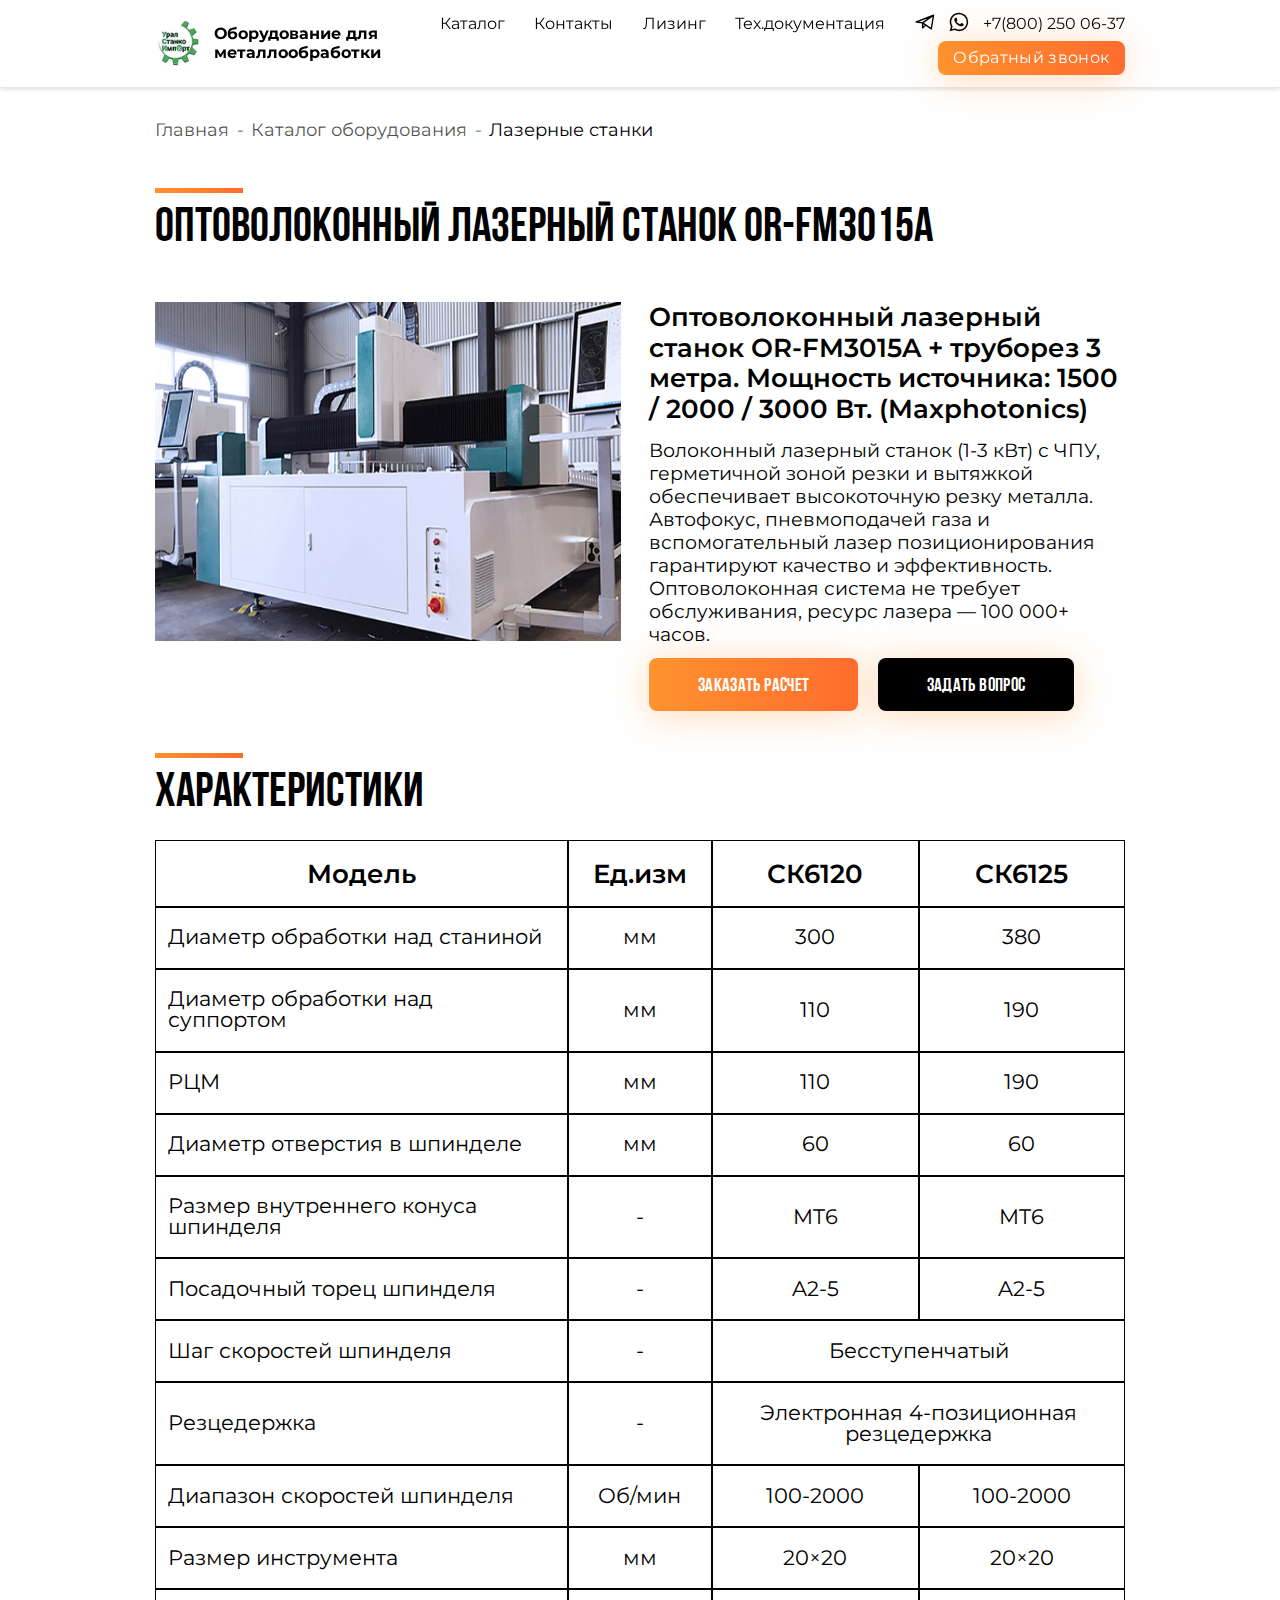
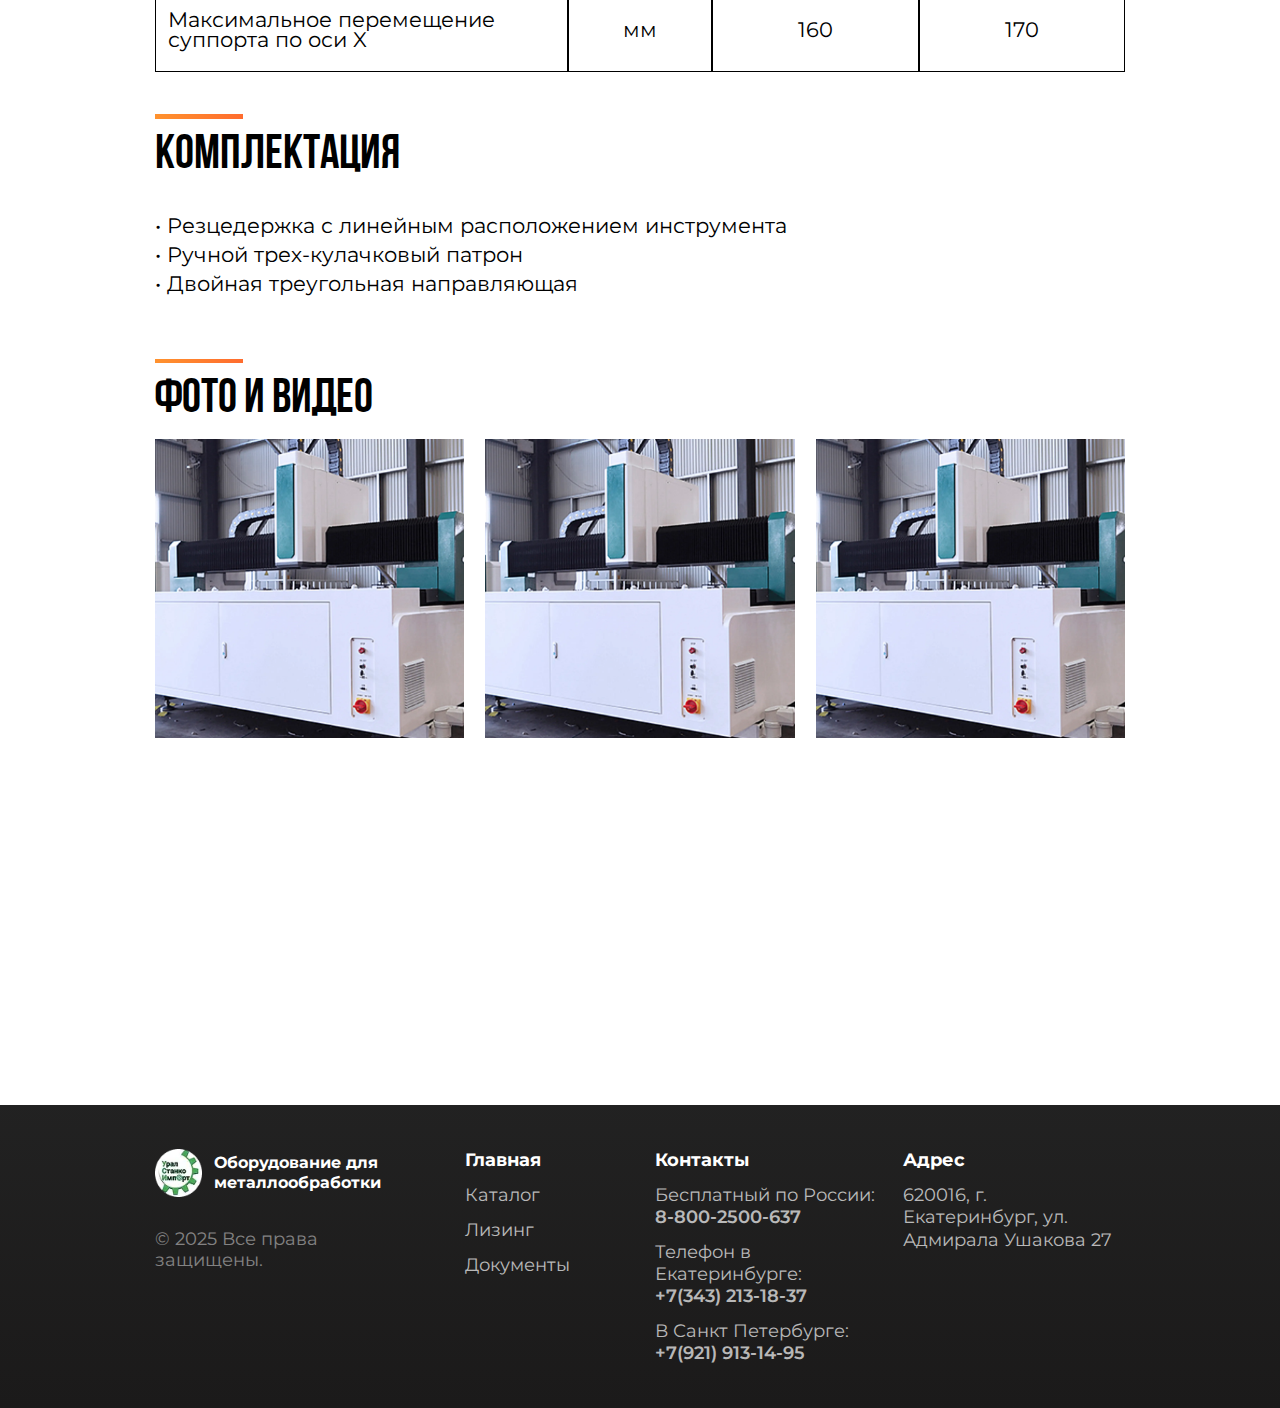
==== commit 763c9b4f: "Add files via upload" ====
--- a/card.html
+++ b/card.html
@@ -5,8 +5,9 @@
 	<title>Карточка товара</title>
 	<meta charset="UTF-8" />
 	<meta name="format-detection" content="telephone=no" />
-	<link rel="stylesheet" href="css/style.css?_v=20250308043005" />
+	<link rel="stylesheet" href="css/style.css?_v=20250325080928" />
 	<!-- <meta name="robots" content="noindex, nofollow"> -->
+	<link rel="shortcut icon" href="favicon.ico" />
 	<meta name="viewport" content="width=device-width, initial-scale=1.0" />
 </head>
 
@@ -22,9 +23,9 @@
 							металлообработки</span>
 					</a>
 				</div>
-				<div class="header__search search">
-					<input type="search" id="search" placeholder="Поиск..." name="#" />
-				</div>
+				<!-- <div class="header__search search">
+      <input type="search" id="search" placeholder="Поиск..." name="#" />
+    </div> -->
 				<div class="header__menu menu">
 					<button type="button" class="menu__icon icon-menu"></button>
 					<nav class="menu__body">
@@ -33,12 +34,6 @@
 								<a href="#" class="menu__link">Каталог</a>
 							</li>
 							<li class="menu__item">
-								<a href="#" class="menu__link">Услуги</a>
-							</li>
-							<li class="menu__item">
-								<a href="#" class="menu__link">О компании</a>
-							</li>
-							<li class="menu__item">
 								<a href="#" class="menu__link">Контакты</a>
 							</li>
 							<li class="menu__item">
@@ -46,6 +41,32 @@
 							</li>
 							<li class="menu__item">
 								<a href="doc.html" class="menu__link">Тех.документация</a>
+							</li>
+
+							<li class="menu__links">
+								<div class="menu__item">
+									<a href="#" class="menu__link menu__link-icon">
+										<svg>
+											<use xlink:href="img/icons/icons.svg#tg"></use>
+										</svg>
+									</a>
+								</div>
+								<div class="menu__item">
+									<a href="#" class="menu__link menu__link-icon">
+										<svg>
+											<use xlink:href="img/icons/icons.svg#wa"></use>
+										</svg>
+									</a>
+								</div>
+								<div class="menu__item">
+									<a href="tel:+78002500637" class="menu__link">
+										+7(800) 250 06-37
+									</a>
+								</div>
+							</li>
+
+							<li class="menu__item">
+								<a href="#" class="menu__btn btn"> Обратный звонок </a>
 							</li>
 						</ul>
 					</nav>
@@ -161,6 +182,40 @@
 					</div>
 				</div>
 			</section>
+			<section class="section-text section-text-card">
+				<div class="section-text__container">
+					<div class="section-text__content">
+						<h2 class="section-text__title title">Комплектация</h2>
+						<div class="section-text__text">
+							<ul class="section-text__ul">
+								<li>Резцедержка с линейным расположением инструмента</li>
+								<li>Ручной трех-кулачковый патрон</li>
+								<li>Двойная треугольная направляющая</li>
+							</ul>
+						</div>
+					</div>
+				</div>
+			</section>
+			<section class="section-gallery">
+				<div class="section-gallery__container">
+					<h2 class="section-gallery__title title">Фото и видео</h2>
+
+					<div class="section-gallery__gallery">
+						<div class="section-gallery__item">
+							<picture><source srcset="img/card.webp" type="image/webp"><img src="img/card.jpg" alt="" /></picture>
+						</div>
+						<div class="section-gallery__item">
+							<picture><source srcset="img/card.webp" type="image/webp"><img src="img/card.jpg" alt="" /></picture>
+						</div>
+						<div class="section-gallery__item">
+							<picture><source srcset="img/card.webp" type="image/webp"><img src="img/card.jpg" alt="" /></picture>
+						</div>
+						<div class="section-gallery__item">
+							<iframe width="720" height="405" src="https://rutube.ru/play/embed/bcd85b52d560aaa82be0a744b5ad06a2/" frameborder="0" allow="clipboard-write; autoplay" webkitAllowFullScreen mozallowfullscreen allowfullscreen></iframe>
+						</div>
+					</div>
+				</div>
+			</section>
 		</main>
 		<footer class="footer">
 			<div class="footer__container">
@@ -208,13 +263,13 @@
 					<ul class="footer__list">
 						<li>Адрес</li>
 						<li>620016, г. Екатеринбург, ул. Адмирала Ушакова 27</li>
-						<li>
-							<div class="footer__button">
-								<a href="#" class="footer__btn btn" data-popup="#popup-question">
-									Задать вопрос
-								</a>
-							</div>
-						</li>
+						<!-- <li>
+          <div class="footer__button">
+            <a href="#" class="footer__btn btn" data-popup="#popup-question">
+              Задать вопрос
+            </a>
+          </div>
+        </li> -->
 					</ul>
 				</div>
 			</div>
@@ -355,7 +410,7 @@
 		</div>
 	</div>
 
-	<script src="js/app.js?_v=20250308043005"></script>
+	<script src="js/app.js?_v=20250325080928"></script>
 
 </body>
 
--- a/css/style.css
+++ b/css/style.css
@@ -334,6 +334,18 @@
   }
 }
 
+summary::marker {
+  content: "";
+}
+
+summary {
+  list-style: none;
+}
+
+summary::-webkit-details-marker {
+  display: none;
+}
+
 .list {
   font-family: "Montserrat";
   font-weight: 600;
@@ -502,12 +514,13 @@
 }
 
 .header {
-  position: relative;
+  position: fixed;
   width: 100%;
   top: 0;
   z-index: 50;
   -webkit-box-shadow: 0px 3px 3px 0px rgba(0, 0, 0, 0.1019607843);
           box-shadow: 0px 3px 3px 0px rgba(0, 0, 0, 0.1019607843);
+  background-color: #fff;
 }
 
 @supports (padding-top: clamp( 0.5rem , 0.4125rem  +  0.4375vw , 0.9375rem )) {
@@ -580,6 +593,12 @@
   z-index: 10;
 }
 
+.header__menu {
+  -webkit-box-flex: 1;
+      -ms-flex: 1 1 auto;
+          flex: 1 1 auto;
+}
+
 .logo {
   position: relative;
   top: 0;
@@ -674,6 +693,12 @@
   display: -webkit-box;
   display: -ms-flexbox;
   display: flex;
+  -webkit-box-align: center;
+      -ms-flex-align: center;
+          align-items: center;
+  -webkit-box-pack: end;
+      -ms-flex-pack: end;
+          justify-content: end;
 }
 
 @supports ((-moz-column-gap: clamp( 0.875rem , 0.55rem  +  1.625vw , 2.5rem )) or (column-gap: clamp( 0.875rem , 0.55rem  +  1.625vw , 2.5rem ))) {
@@ -714,6 +739,84 @@
 
 .menu__link:hover {
   border-bottom: 1px solid #000000;
+}
+
+.menu__link svg {
+  width: 20px;
+  height: 20px;
+}
+
+.menu__link-icon {
+  display: -webkit-inline-box;
+  display: -ms-inline-flexbox;
+  display: inline-flex;
+}
+
+.menu__link-icon:hover {
+  border-bottom: 0px solid transparent;
+}
+
+.menu__btn {
+  font-family: "Montserrat";
+  font-weight: 400;
+  font-size: 16px;
+  color: #ffffff;
+}
+
+@supports (padding-top: clamp( 0.4375rem , 0.4rem  +  0.1875vw , 0.625rem )) {
+  .menu__btn {
+    padding-top: clamp( 0.4375rem , 0.4rem  +  0.1875vw , 0.625rem );
+  }
+}
+
+@supports not (padding-top: clamp( 0.4375rem , 0.4rem  +  0.1875vw , 0.625rem )) {
+  .menu__btn {
+    padding-top: calc(
+			0.4375rem + 0.1875 * (100vw - 20rem) / 100
+		);
+  }
+}
+
+@supports (padding-bottom: clamp( 0.4375rem , 0.4rem  +  0.1875vw , 0.625rem )) {
+  .menu__btn {
+    padding-bottom: clamp( 0.4375rem , 0.4rem  +  0.1875vw , 0.625rem );
+  }
+}
+
+@supports not (padding-bottom: clamp( 0.4375rem , 0.4rem  +  0.1875vw , 0.625rem )) {
+  .menu__btn {
+    padding-bottom: calc(
+			0.4375rem + 0.1875 * (100vw - 20rem) / 100
+		);
+  }
+}
+
+@supports (padding-left: clamp( 0.875rem , 0.8375rem  +  0.1875vw , 1.0625rem )) {
+  .menu__btn {
+    padding-left: clamp( 0.875rem , 0.8375rem  +  0.1875vw , 1.0625rem );
+  }
+}
+
+@supports not (padding-left: clamp( 0.875rem , 0.8375rem  +  0.1875vw , 1.0625rem )) {
+  .menu__btn {
+    padding-left: calc(
+			0.875rem + 0.1875 * (100vw - 20rem) / 100
+		);
+  }
+}
+
+@supports (padding-right: clamp( 0.875rem , 0.8375rem  +  0.1875vw , 1.0625rem )) {
+  .menu__btn {
+    padding-right: clamp( 0.875rem , 0.8375rem  +  0.1875vw , 1.0625rem );
+  }
+}
+
+@supports not (padding-right: clamp( 0.875rem , 0.8375rem  +  0.1875vw , 1.0625rem )) {
+  .menu__btn {
+    padding-right: calc(
+			0.875rem + 0.1875 * (100vw - 20rem) / 100
+		);
+  }
 }
 
 .links {
@@ -855,6 +958,16 @@
   }
 }
 
+.menu__links {
+  display: -webkit-box;
+  display: -ms-flexbox;
+  display: flex;
+  -webkit-box-align: center;
+      -ms-flex-align: center;
+          align-items: center;
+  gap: 14px;
+}
+
 .section-main {
   position: relative;
 }
@@ -870,30 +983,30 @@
      object-fit: cover;
 }
 
-@supports (padding-top: clamp( 1.875rem , 0.05rem  +  9.125vw , 11rem )) {
+@supports (padding-top: clamp( 1.875rem , 1.125rem  +  3.75vw , 5.625rem )) {
   .section-main__container {
-    padding-top: clamp( 1.875rem , 0.05rem  +  9.125vw , 11rem );
-  }
-}
-
-@supports not (padding-top: clamp( 1.875rem , 0.05rem  +  9.125vw , 11rem )) {
+    padding-top: clamp( 1.875rem , 1.125rem  +  3.75vw , 5.625rem );
+  }
+}
+
+@supports not (padding-top: clamp( 1.875rem , 1.125rem  +  3.75vw , 5.625rem )) {
   .section-main__container {
     padding-top: calc(
-			1.875rem + 9.125 * (100vw - 20rem) / 100
-		);
-  }
-}
-
-@supports (padding-bottom: clamp( 1.375rem , -0.35rem  +  8.625vw , 10rem )) {
+			1.875rem + 3.75 * (100vw - 20rem) / 100
+		);
+  }
+}
+
+@supports (padding-bottom: clamp( 1.375rem , 0.9rem  +  2.375vw , 3.75rem )) {
   .section-main__container {
-    padding-bottom: clamp( 1.375rem , -0.35rem  +  8.625vw , 10rem );
-  }
-}
-
-@supports not (padding-bottom: clamp( 1.375rem , -0.35rem  +  8.625vw , 10rem )) {
+    padding-bottom: clamp( 1.375rem , 0.9rem  +  2.375vw , 3.75rem );
+  }
+}
+
+@supports not (padding-bottom: clamp( 1.375rem , 0.9rem  +  2.375vw , 3.75rem )) {
   .section-main__container {
     padding-bottom: calc(
-			1.375rem + 8.625 * (100vw - 20rem) / 100
+			1.375rem + 2.375 * (100vw - 20rem) / 100
 		);
   }
 }
@@ -918,7 +1031,7 @@
   font-size: 96px;
   line-height: 1;
   letter-spacing: 0.02em;
-  color: #FFFFFF;
+  color: #ffffff;
 }
 
 @supports (font-size: clamp( 1rem , 0.0000000625rem  +  5vw , 6rem )) {
@@ -953,7 +1066,7 @@
   font-family: "Montserrat";
   font-weight: 600;
   line-height: 1.2;
-  color: #FFFFFF;
+  color: #ffffff;
 }
 
 @supports (font-size: clamp( 0.8125rem , 0.575rem  +  1.1875vw , 2rem )) {
@@ -1274,6 +1387,69 @@
 
 .section-text-gray {
   background: #f0f6f6;
+}
+
+.section-text-card .section-text__container {
+  padding-top: 0;
+}
+
+@supports (padding-bottom: clamp( 1.25rem , 1.075rem  +  0.875vw , 2.125rem )) {
+  .section-text-card .section-text__container {
+    padding-bottom: clamp( 1.25rem , 1.075rem  +  0.875vw , 2.125rem );
+  }
+}
+
+@supports not (padding-bottom: clamp( 1.25rem , 1.075rem  +  0.875vw , 2.125rem )) {
+  .section-text-card .section-text__container {
+    padding-bottom: calc(
+			1.25rem + 0.875 * (100vw - 20rem) / 100
+		);
+  }
+}
+
+.section-text__ul {
+  font-weight: 400;
+  font-size: 24px;
+  line-height: 1.4;
+  color: #000000;
+}
+
+@supports (font-size: clamp( 1rem , 0.9rem  +  0.5vw , 1.5rem )) {
+  .section-text__ul {
+    font-size: clamp( 1rem , 0.9rem  +  0.5vw , 1.5rem );
+  }
+}
+
+@supports not (font-size: clamp( 1rem , 0.9rem  +  0.5vw , 1.5rem )) {
+  .section-text__ul {
+    font-size: calc(
+			1rem + 0.5 * (100vw - 20rem) / 100
+		);
+  }
+}
+
+.section-text__ul li::before {
+  content: "•";
+  /* Юникодный символ круга */
+  color: black;
+  /* Цвет */
+  display: inline-block;
+  width: 12px;
+  /* Отступ слева */
+}
+
+@supports (font-size: clamp( 1rem , 0.9rem  +  0.5vw , 1.5rem )) {
+  .section-text__ul li::before {
+    font-size: clamp( 1rem , 0.9rem  +  0.5vw , 1.5rem );
+  }
+}
+
+@supports not (font-size: clamp( 1rem , 0.9rem  +  0.5vw , 1.5rem )) {
+  .section-text__ul li::before {
+    font-size: calc(
+			1rem + 0.5 * (100vw - 20rem) / 100
+		);
+  }
 }
 
 @supports (padding-top: clamp( 1.25rem , 0.6875rem  +  2.8125vw , 4.0625rem )) {
@@ -1435,6 +1611,89 @@
   position: absolute;
   top: 0;
   left: 0;
+  width: 100%;
+  height: 100%;
+  -o-object-fit: cover;
+     object-fit: cover;
+}
+
+@supports (padding-top: clamp( 1.25rem , 1rem  +  1.25vw , 2.5rem )) {
+  .section-gallery {
+    padding-top: clamp( 1.25rem , 1rem  +  1.25vw , 2.5rem );
+  }
+}
+
+@supports not (padding-top: clamp( 1.25rem , 1rem  +  1.25vw , 2.5rem )) {
+  .section-gallery {
+    padding-top: calc(
+			1.25rem + 1.25 * (100vw - 20rem) / 100
+		);
+  }
+}
+
+@supports (padding-bottom: clamp( 2.5rem , 2.25rem  +  1.25vw , 3.75rem )) {
+  .section-gallery {
+    padding-bottom: clamp( 2.5rem , 2.25rem  +  1.25vw , 3.75rem );
+  }
+}
+
+@supports not (padding-bottom: clamp( 2.5rem , 2.25rem  +  1.25vw , 3.75rem )) {
+  .section-gallery {
+    padding-bottom: calc(
+			2.5rem + 1.25 * (100vw - 20rem) / 100
+		);
+  }
+}
+
+.section-gallery__gallery {
+  display: -ms-grid;
+  display: grid;
+  width: 100%;
+  -ms-grid-columns: (1fr)[3];
+  grid-template-columns: repeat(3, 1fr);
+  gap: 17px 21px;
+}
+
+@supports (margin-top: clamp( 0.875rem , 0.75rem  +  0.625vw , 1.5rem )) {
+  .section-gallery__gallery {
+    margin-top: clamp( 0.875rem , 0.75rem  +  0.625vw , 1.5rem );
+  }
+}
+
+@supports not (margin-top: clamp( 0.875rem , 0.75rem  +  0.625vw , 1.5rem )) {
+  .section-gallery__gallery {
+    margin-top: calc(
+			0.875rem + 0.625 * (100vw - 20rem) / 100
+		);
+  }
+}
+
+.section-gallery__item {
+  display: -webkit-inline-box;
+  display: -ms-inline-flexbox;
+  display: inline-flex;
+  position: relative;
+  width: 100%;
+}
+
+@supports (height: clamp( 7.5rem , 3.775rem  +  18.625vw , 26.125rem )) {
+  .section-gallery__item {
+    height: clamp( 7.5rem , 3.775rem  +  18.625vw , 26.125rem );
+  }
+}
+
+@supports not (height: clamp( 7.5rem , 3.775rem  +  18.625vw , 26.125rem )) {
+  .section-gallery__item {
+    height: calc(
+			7.5rem + 18.625 * (100vw - 20rem) / 100
+		);
+  }
+}
+
+.section-gallery__item img,
+.section-gallery__item video,
+.section-gallery__item iframe {
+  position: absolute;
   width: 100%;
   height: 100%;
   -o-object-fit: cover;
@@ -2558,6 +2817,10 @@
   font-weight: 400;
   line-height: 1.2;
   pointer-events: none;
+  top: 50%;
+  -webkit-transform: translate(0, -50%);
+      -ms-transform: translate(0, -50%);
+          transform: translate(0, -50%);
   color: rgba(0, 0, 0, 0.5);
 }
 
@@ -2575,20 +2838,6 @@
   }
 }
 
-@supports (top: clamp( 0.4375rem , 0.325rem  +  0.5625vw , 1rem )) {
-  .popup__input label {
-    top: clamp( 0.4375rem , 0.325rem  +  0.5625vw , 1rem );
-  }
-}
-
-@supports not (top: clamp( 0.4375rem , 0.325rem  +  0.5625vw , 1rem )) {
-  .popup__input label {
-    top: calc(
-			0.4375rem + 0.5625 * (100vw - 20rem) / 100
-		);
-  }
-}
-
 @supports (left: clamp( 0.5625rem , 0.3625rem  +  1vw , 1.5625rem )) {
   .popup__input label {
     left: clamp( 0.5625rem , 0.3625rem  +  1vw , 1.5625rem );
@@ -2599,6 +2848,26 @@
   .popup__input label {
     left: calc(
 			0.5625rem + 1 * (100vw - 20rem) / 100
+		);
+  }
+}
+
+.popup__input label:has(+ textarea) {
+  -webkit-transform: translate(0, 0);
+      -ms-transform: translate(0, 0);
+          transform: translate(0, 0);
+}
+
+@supports (top: clamp( 0.4375rem , 0.325rem  +  0.5625vw , 1rem )) {
+  .popup__input label:has(+ textarea) {
+    top: clamp( 0.4375rem , 0.325rem  +  0.5625vw , 1rem );
+  }
+}
+
+@supports not (top: clamp( 0.4375rem , 0.325rem  +  0.5625vw , 1rem )) {
+  .popup__input label:has(+ textarea) {
+    top: calc(
+			0.4375rem + 0.5625 * (100vw - 20rem) / 100
 		);
   }
 }
@@ -2870,16 +3139,30 @@
      object-fit: contain;
 }
 
-@supports (margin-top: clamp( 1.25rem , 1.125rem  +  0.625vw , 1.875rem )) {
+@supports (margin-top: clamp( 2.75rem , 2.175rem  +  2.875vw , 5.625rem )) {
+  .main {
+    margin-top: clamp( 2.75rem , 2.175rem  +  2.875vw , 5.625rem );
+  }
+}
+
+@supports not (margin-top: clamp( 2.75rem , 2.175rem  +  2.875vw , 5.625rem )) {
+  .main {
+    margin-top: calc(
+			2.75rem + 2.875 * (100vw - 20rem) / 100
+		);
+  }
+}
+
+@supports (margin-top: clamp( 2.75rem , 2.175rem  +  2.875vw , 5.625rem )) {
   .main__title {
-    margin-top: clamp( 1.25rem , 1.125rem  +  0.625vw , 1.875rem );
-  }
-}
-
-@supports not (margin-top: clamp( 1.25rem , 1.125rem  +  0.625vw , 1.875rem )) {
+    margin-top: clamp( 2.75rem , 2.175rem  +  2.875vw , 5.625rem );
+  }
+}
+
+@supports not (margin-top: clamp( 2.75rem , 2.175rem  +  2.875vw , 5.625rem )) {
   .main__title {
     margin-top: calc(
-			1.25rem + 0.625 * (100vw - 20rem) / 100
+			2.75rem + 2.875 * (100vw - 20rem) / 100
 		);
   }
 }
@@ -2908,18 +3191,22 @@
 @media (max-width: 1420px) {
   [class*=__container] {
     max-width: 900px;
+    padding-left: 0.9375rem;
+    padding-right: 0.9375rem;
   }
 }
 
 @media (max-width: 62em) {
   [class*=__container] {
     max-width: 46.875rem;
+    padding-left: 0.9375rem;
+    padding-right: 0.9375rem;
   }
 
   .header__menu {
-    -webkit-box-flex: 0;
-        -ms-flex: 0 0 auto;
-            flex: 0 0 auto;
+    -webkit-box-flex: 0 !important;
+        -ms-flex: 0 0 auto !important;
+            flex: 0 0 auto !important;
   }
 
   .header::before {
@@ -2990,7 +3277,7 @@
     position: relative;
     cursor: pointer;
     z-index: 5;
-    background: url("../img/icons/icons-mono.svg#burger") no-repeat;
+    background: url("../img/icons/icons.svg#burger") no-repeat;
     -webkit-transition: all 0.3s ease 0s;
     -o-transition: all 0.3s ease 0s;
     transition: all 0.3s ease 0s;
@@ -3118,6 +3405,30 @@
     }
 }
 
+  .menu__links {
+    -webkit-box-orient: vertical;
+    -webkit-box-direction: reverse;
+        -ms-flex-direction: column-reverse;
+            flex-direction: column-reverse;
+    -webkit-box-align: start;
+        -ms-flex-align: start;
+            align-items: start;
+  }
+
+@supports (gap: clamp( 0.375rem , 0.2rem  +  0.875vw , 1.25rem )) {
+    .menu__links {
+      gap: clamp( 0.375rem , 0.2rem  +  0.875vw , 1.25rem );
+    }
+}
+
+@supports not (gap: clamp( 0.375rem , 0.2rem  +  0.875vw , 1.25rem )) {
+    .menu__links {
+      gap: calc(
+			0.375rem + 0.875 * (100vw - 20rem) / 100
+		);
+    }
+}
+
   .section-catalog {
     -ms-grid-columns: (1fr)[1];
     grid-template-columns: repeat(1, 1fr);
@@ -3127,8 +3438,8 @@
 @media (max-width: 48em) {
   [class*=__container] {
     max-width: none;
-    padding-left: 0.625rem;
-    padding-right: 0.625rem;
+    padding-left: 0.9375rem;
+    padding-right: 0.9375rem;
   }
 
   .list-white {
@@ -3175,6 +3486,11 @@
             box-shadow: 0px 3px 7.8px rgba(255, 146, 46, 0.35);
   }
 
+  .section-gallery__gallery {
+    -ms-grid-columns: (1fr)[2];
+    grid-template-columns: repeat(2, 1fr);
+  }
+
   .section-card__chars {
     display: none;
   }
@@ -3208,10 +3524,6 @@
 }
 
 @media (max-width: 20em) {
-  .logo {
-    gap: inherit;
-  }
-
   .search input {
     padding-top: inherit;
   }
@@ -3229,9 +3541,11 @@
   }
 }
 
-@media (max-width: 97.5em) {
+@media (max-width: 98.125em) {
   [class*=__container] {
     max-width: 60.625rem;
+    padding-left: 0.9375rem;
+    padding-right: 0.9375rem;
   }
 
   .header__menu {
@@ -3241,11 +3555,11 @@
   }
 
   .menu__list {
-    -webkit-box-pack: center;
-        -ms-flex-pack: center;
-            justify-content: center;
+    -webkit-box-pack: end;
+        -ms-flex-pack: end;
+            justify-content: end;
     -ms-flex-wrap: wrap;
         flex-wrap: wrap;
-    row-gap: 4px;
+    row-gap: 6px;
   }
 }